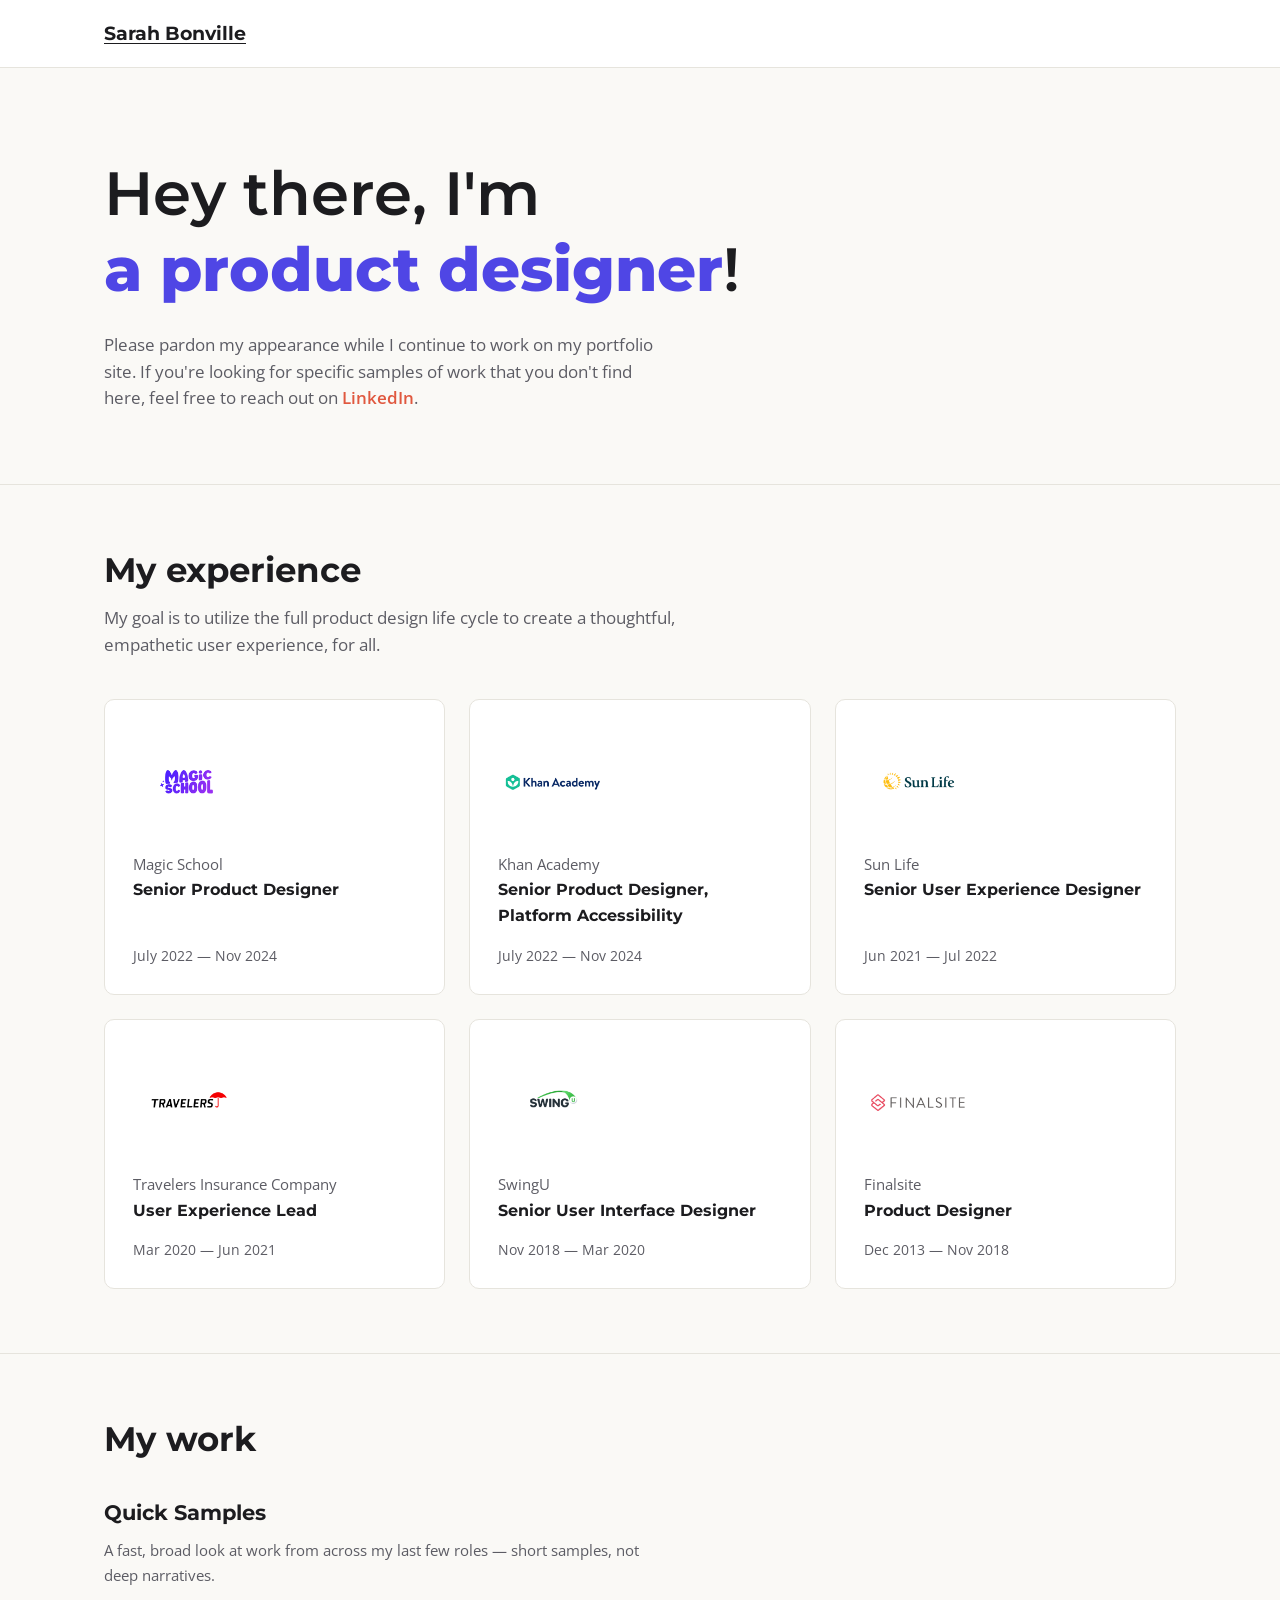
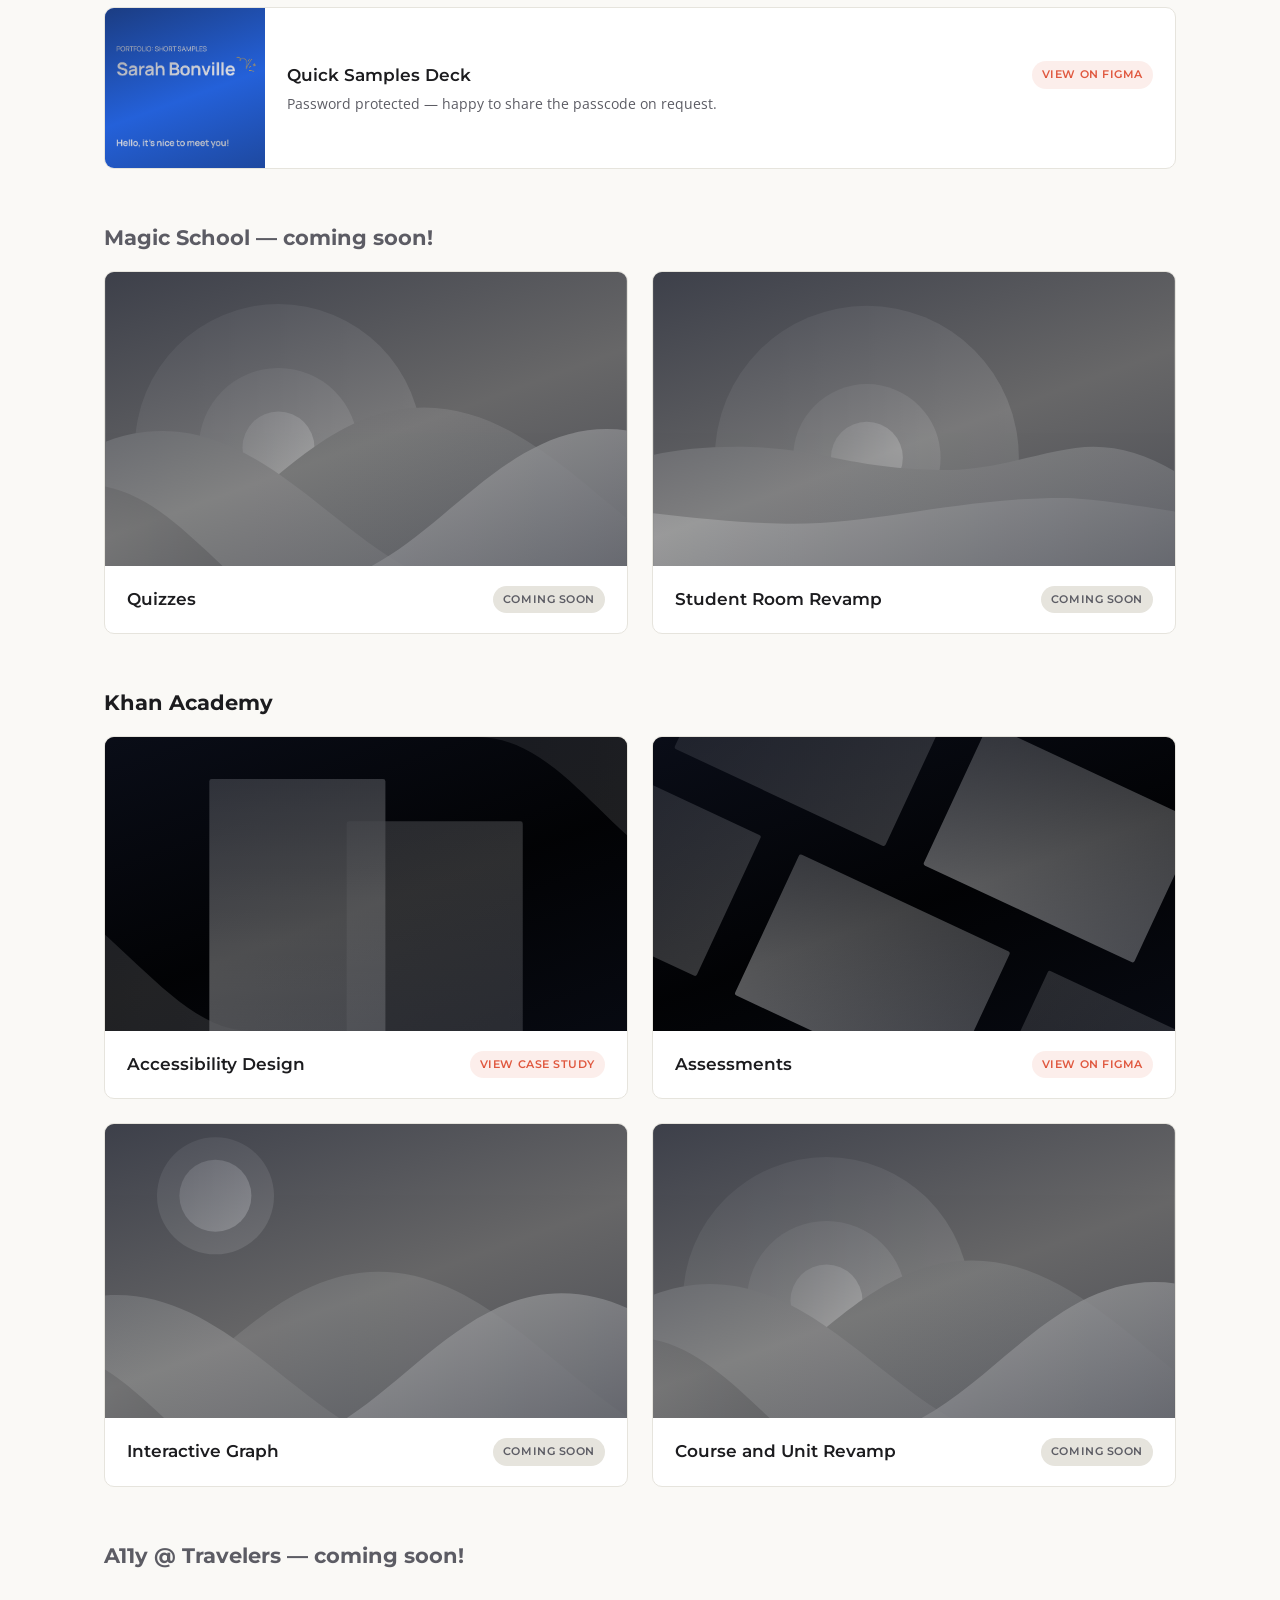
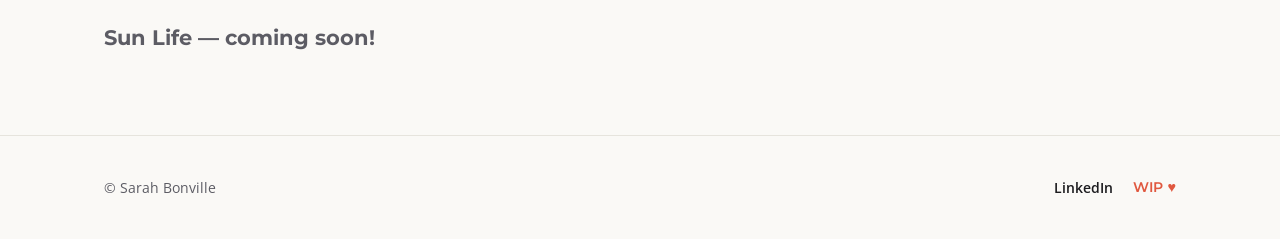
==== index.html @ e20b93d7 "Initial commit: portfolio site Static HTML/CSS portfolio (home page + Khan Academy accessibility cas" ====
<!doctype html>
<html lang="en">
<head>
  <meta charset="UTF-8">
  <meta name="viewport" content="width=device-width, initial-scale=1.0">
  <title>Sarah Bonville — Product &amp; Accessibility Designer</title>
  <meta name="description" content="Sarah Bonville is a product designer and accessibility designer focused on thoughtful, empathetic user experience.">
  <link rel="stylesheet" href="css/styles.css">
</head>
<body>

  <header class="site-header">
    <nav class="site-nav container">
      <a class="site-nav__logo" href="/">Sarah Bonville</a>
    </nav>
  </header>

  <main>
    <section class="hero">
      <div class="container">
        <h1>
          Hey there, I'm<br>
          <span class="role-rotator">
            <span class="role-rotator__visual" aria-hidden="true">a product designer<span class="role-rotator__punct">!</span></span>
            <span class="sr-only">a product designer, an accessibility designer, and a design-thinker!</span>
          </span>
        </h1>
        <p class="hero__subtext">
          Please pardon my appearance while I continue to work on my portfolio site. If you're
          looking for specific samples of work that you don't find here, feel free to reach out
          on <a href="#">LinkedIn</a>.
        </p>
      </div>
    </section>

    <section id="experience">
      <div class="container">
        <div class="section-intro">
          <h2>My experience</h2>
          <p>
            My goal is to utilize the full product design life cycle to create a thoughtful,
            empathetic user experience, for all.
          </p>
        </div>

        <div class="experience-grid">
          <div class="experience-card">
            <div class="experience-card__logo">
              <img src="images/ms-logo.jpg" alt="Magic School logo">
            </div>
            <div>
              <div class="experience-card__company">Magic School</div>
              <div class="experience-card__role">Senior Product Designer</div>
            </div>
            <div class="experience-card__dates">July 2022 — Nov 2024</div>
          </div>

          <div class="experience-card">
            <div class="experience-card__logo">
              <img src="images/KAlogo.png" alt="Khan Academy logo">
            </div>
            <div>
              <div class="experience-card__company">Khan Academy</div>
              <div class="experience-card__role">Senior Product Designer, Platform Accessibility</div>
            </div>
            <div class="experience-card__dates">July 2022 — Nov 2024</div>
          </div>

          <div class="experience-card">
            <div class="experience-card__logo">
              <img src="images/SLlogo.png" alt="Sun Life logo">
            </div>
            <div>
              <div class="experience-card__company">Sun Life</div>
              <div class="experience-card__role">Senior User Experience Designer</div>
            </div>
            <div class="experience-card__dates">Jun 2021 — Jul 2022</div>
          </div>

          <div class="experience-card">
            <div class="experience-card__logo">
              <img src="images/TRlogo.png" alt="Travelers Insurance Company logo">
            </div>
            <div>
              <div class="experience-card__company">Travelers Insurance Company</div>
              <div class="experience-card__role">User Experience Lead</div>
            </div>
            <div class="experience-card__dates">Mar 2020 — Jun 2021</div>
          </div>

          <div class="experience-card">
            <div class="experience-card__logo">
              <img src="images/SUlogo.png" alt="SwingU logo">
            </div>
            <div>
              <div class="experience-card__company">SwingU</div>
              <div class="experience-card__role">Senior User Interface Designer</div>
            </div>
            <div class="experience-card__dates">Nov 2018 — Mar 2020</div>
          </div>

          <div class="experience-card">
            <div class="experience-card__logo">
              <img src="images/FSlogo.png" alt="Finalsite logo">
            </div>
            <div>
              <div class="experience-card__company">Finalsite</div>
              <div class="experience-card__role">Product Designer</div>
            </div>
            <div class="experience-card__dates">Dec 2013 — Nov 2018</div>
          </div>
        </div>
      </div>
    </section>

    <section id="work">
      <div class="container">
        <div class="section-intro">
          <h2>My work</h2>
        </div>

        <div class="work-group">
          <h3 class="work-group__heading">Quick Samples</h3>
          <p class="work-group__intro">
            A fast, broad look at work from across my last few roles — short samples, not
            deep narratives.
          </p>
          <div class="work-grid">
            <a class="work-card work-card--compact" href="https://www.figma.com/deck/fju7ezwpNgr0p0g1zK1BHr" target="_blank" rel="noopener noreferrer">
              <div class="work-card__media">
                <img src="images/quick-samples-cover.png" alt="" role="presentation">
              </div>
              <div class="work-card__content">
                <div class="work-card__body">
                  <span class="work-card__title">Quick Samples Deck</span>
                  <span class="work-card__badge work-card__badge--link">View on Figma</span>
                </div>
                <p class="work-card__note">Password protected — happy to share the passcode on request.</p>
              </div>
            </a>
          </div>
        </div>

        <div class="work-group">
          <h3 class="work-group__heading work-group__heading--soon">Magic School — coming soon!</h3>
          <div class="work-grid">
            <div class="work-card is-soon">
              <div class="work-card__media">
                <img src="images/placeholder 1.svg" alt="" role="presentation">
              </div>
              <div class="work-card__body">
                <span class="work-card__title">Quizzes</span>
                <span class="work-card__badge work-card__badge--soon">Coming soon</span>
              </div>
            </div>
            <div class="work-card is-soon">
              <div class="work-card__media">
                <img src="images/placeholder 2.svg" alt="" role="presentation">
              </div>
              <div class="work-card__body">
                <span class="work-card__title">Student Room Revamp</span>
                <span class="work-card__badge work-card__badge--soon">Coming soon</span>
              </div>
            </div>
          </div>
        </div>

        <div class="work-group">
          <h3 class="work-group__heading">Khan Academy</h3>
          <div class="work-grid">
            <a class="work-card" href="work/accessibility-khan-academy.html">
              <div class="work-card__media">
                <img src="images/portfolio 1 - wide.svg" alt="" role="presentation">
              </div>
              <div class="work-card__body">
                <span class="work-card__title">Accessibility Design</span>
                <span class="work-card__badge work-card__badge--link">View case study</span>
              </div>
            </a>

            <a class="work-card" href="https://www.figma.com/deck/cHHaiDOw9lu7zLMWvVid6f/SB-•-KA-•-AX--Short-" target="_blank" rel="noopener noreferrer">
              <div class="work-card__media">
                <img src="images/portfolio 2 - wide.svg" alt="" role="presentation">
              </div>
              <div class="work-card__body">
                <span class="work-card__title">Assessments</span>
                <span class="work-card__badge work-card__badge--link">View on Figma</span>
              </div>
            </a>

            <div class="work-card is-soon">
              <div class="work-card__media">
                <img src="images/placeholder 3.svg" alt="" role="presentation">
              </div>
              <div class="work-card__body">
                <span class="work-card__title">Interactive Graph</span>
                <span class="work-card__badge work-card__badge--soon">Coming soon</span>
              </div>
            </div>

            <div class="work-card is-soon">
              <div class="work-card__media">
                <img src="images/placeholder 1.svg" alt="" role="presentation">
              </div>
              <div class="work-card__body">
                <span class="work-card__title">Course and Unit Revamp</span>
                <span class="work-card__badge work-card__badge--soon">Coming soon</span>
              </div>
            </div>
          </div>
        </div>

        <div class="work-group">
          <h3 class="work-group__heading work-group__heading--soon">A11y @ Travelers — coming soon!</h3>
        </div>

        <div class="work-group">
          <h3 class="work-group__heading work-group__heading--soon">Sun Life — coming soon!</h3>
        </div>
      </div>
    </section>
  </main>

  <footer class="site-footer">
    <div class="container">
      <span>&copy; Sarah Bonville</span>
      <div class="site-footer__links">
        <a href="#">LinkedIn</a>
        <span class="site-footer__wip">WIP &hearts;</span>
      </div>
    </div>
  </footer>

  <script>
    (function () {
      var visual = document.querySelector('.role-rotator__visual');
      if (!visual) return;

      var roles = [
        { text: 'a product designer', color: 'var(--color-role-1)' },
        { text: 'an accessibility designer', color: 'var(--color-role-2)' },
        { text: 'a design-thinker', color: 'var(--color-role-3)' }
      ];

      visual.style.color = roles[0].color;

      var prefersReducedMotion = window.matchMedia('(prefers-reduced-motion: reduce)').matches;
      if (prefersReducedMotion) return;

      var index = 0;
      setInterval(function () {
        visual.classList.add('is-hidden');
        setTimeout(function () {
          index = (index + 1) % roles.length;
          visual.innerHTML = roles[index].text + '<span class="role-rotator__punct">!</span>';
          visual.style.color = roles[index].color;
          visual.classList.remove('is-hidden');
        }, 350);
      }, 2600);
    })();
  </script>
</body>
</html>
---- css/styles.css ----
/* ==========================================================================
   Sarah Bonville Portfolio — Stylesheet
   ========================================================================== */

@import url('https://fonts.googleapis.com/css2?family=Montserrat:wght@500;600;700;800&family=Open+Sans:wght@400;500;600&display=swap');

:root {
  --color-bg: #faf9f6;
  --color-surface: #ffffff;
  --color-text: #1c1c1f;
  --color-text-muted: #5c5c64;
  --color-border: #e6e4dd;
  --color-accent: #e0583f;
  --color-accent-dark: #c14730;

  --color-role-1: #4f46e5;
  --color-role-2: #9333ea;
  --color-role-3: #c026d3;

  --font-heading: 'Montserrat', Helvetica, Arial, sans-serif;
  --font-body: 'Open Sans', Helvetica, Arial, sans-serif;

  --max-width: 1120px;
  --radius: 10px;
}

/* --- Reset --- */
*,
*::before,
*::after {
  box-sizing: border-box;
}

html {
  -webkit-text-size-adjust: 100%;
}

body {
  margin: 0;
  background: var(--color-bg);
  color: var(--color-text);
  font-family: var(--font-body);
  font-size: 17px;
  line-height: 1.6;
  -webkit-font-smoothing: antialiased;
}

img {
  max-width: 100%;
  display: block;
}

a {
  color: inherit;
  text-decoration: none;
}

ul {
  margin: 0;
  padding: 0;
  list-style: none;
}

h1, h2, h3, h4 {
  font-family: var(--font-heading);
  font-weight: 700;
  line-height: 1.25;
  margin: 0;
}

p {
  margin: 0;
}

.container {
  width: 100%;
  max-width: var(--max-width);
  margin: 0 auto;
  padding: 0 24px;
}

.eyebrow {
  display: block;
  font-family: var(--font-heading);
  font-weight: 600;
  font-size: 13px;
  letter-spacing: 0.08em;
  text-transform: uppercase;
  color: var(--color-accent);
  margin-bottom: 12px;
}

/* --- Nav --- */
.site-header {
  border-bottom: 1px solid var(--color-border);
  background: var(--color-surface);
  position: sticky;
  top: 0;
  z-index: 10;
}

.site-nav {
  display: flex;
  align-items: center;
  justify-content: space-between;
  padding-top: 18px;
  padding-bottom: 18px;
}

.site-nav__logo {
  font-family: var(--font-heading);
  font-weight: 700;
  font-size: 1.2rem;
  color: var(--color-text);
  text-decoration: underline;
  text-underline-offset: 3px;
  transition: color 0.15s ease;
}

.site-nav__logo:hover,
.site-nav__logo:focus-visible {
  color: var(--color-accent);
}

/* --- Hero --- */
.hero {
  padding: 88px 0 72px;
}

.hero h1 {
  font-size: clamp(2.4rem, 6.5vw, 3.8rem);
  font-weight: 600;
  color: var(--color-text);
  max-width: 32ch;
  margin-bottom: 24px;
}

.hero__subtext {
  max-width: 56ch;
  color: var(--color-text-muted);
  font-size: 1.05rem;
}

.hero__subtext a {
  color: var(--color-accent);
  font-weight: 600;
  border-bottom: 1px solid transparent;
  transition: border-color 0.15s ease;
}

.hero__subtext a:hover,
.hero__subtext a:focus-visible {
  border-color: var(--color-accent);
}

.role-rotator {
  display: inline;
}

.role-rotator__visual {
  display: inline-block;
  font-weight: 800;
  transition: opacity 0.35s ease, transform 0.35s ease;
  opacity: 1;
  transform: translateY(0);
}

.role-rotator__visual.is-hidden {
  opacity: 0;
  transform: translateY(6px);
}

.role-rotator__punct {
  font-weight: 600;
  color: var(--color-text);
}

.sr-only {
  position: absolute;
  width: 1px;
  height: 1px;
  padding: 0;
  margin: -1px;
  overflow: hidden;
  clip: rect(0, 0, 0, 0);
  white-space: nowrap;
  border: 0;
}

@media (prefers-reduced-motion: reduce) {
  .role-rotator__visual {
    transition: none;
  }
}

/* --- Section shared --- */
section {
  padding: 64px 0;
}

section + section {
  border-top: 1px solid var(--color-border);
}

.section-intro {
  max-width: 62ch;
  margin-bottom: 40px;
}

.section-intro h2 {
  font-size: clamp(1.6rem, 3vw, 2.1rem);
  margin-bottom: 14px;
}

.section-intro p {
  color: var(--color-text-muted);
  font-size: 1.05rem;
}

/* --- Experience grid --- */
.experience-grid {
  display: grid;
  grid-template-columns: repeat(3, 1fr);
  gap: 24px;
}

.experience-card {
  background: var(--color-surface);
  border: 1px solid var(--color-border);
  border-radius: var(--radius);
  padding: 28px;
  display: flex;
  flex-direction: column;
  gap: 16px;
}

.experience-card__logo {
  width: 108px;
  height: 108px;
  border-radius: 8px;
  overflow: hidden;
}

.experience-card__logo img {
  width: 100%;
  height: 100%;
  object-fit: cover;
}

.experience-card__role {
  font-family: var(--font-heading);
  font-weight: 700;
  font-size: 1.02rem;
}

.experience-card__company {
  color: var(--color-text-muted);
  font-size: 0.95rem;
}

.experience-card__dates {
  color: var(--color-text-muted);
  font-size: 0.85rem;
  margin-top: auto;
}

/* --- Work section --- */
.work-group {
  margin-bottom: 56px;
}

.work-group:last-child {
  margin-bottom: 0;
}

.work-group__heading {
  font-size: 1.3rem;
  margin-bottom: 20px;
}

.work-group__heading--soon {
  color: var(--color-text-muted);
}

.work-group__intro {
  color: var(--color-text-muted);
  font-size: 0.95rem;
  max-width: 60ch;
  margin: -8px 0 20px;
}

.work-grid {
  display: grid;
  grid-template-columns: repeat(2, 1fr);
  gap: 24px;
}

.work-card {
  display: block;
  background: var(--color-surface);
  border: 1px solid var(--color-border);
  border-radius: var(--radius);
  overflow: hidden;
  transition: transform 0.15s ease, box-shadow 0.15s ease;
}

a.work-card:hover,
a.work-card:focus-visible {
  transform: translateY(-3px);
  box-shadow: 0 12px 24px -14px rgba(28, 28, 31, 0.25);
}

.work-card--compact {
  grid-column: 1 / -1;
  display: flex;
  align-items: stretch;
}

.work-card--compact .work-card__media {
  width: 160px;
  aspect-ratio: 1 / 1;
  flex-shrink: 0;
}

.work-card--compact .work-card__content {
  display: flex;
  flex-direction: column;
  justify-content: center;
  min-width: 0;
  flex: 1;
}

.work-card--compact .work-card__body {
  padding: 18px 22px 4px;
}

.work-card--compact .work-card__note {
  padding: 0 22px 18px;
}

@media (max-width: 600px) {
  .work-card--compact {
    flex-direction: column;
  }

  .work-card--compact .work-card__media {
    width: 100%;
    aspect-ratio: 16 / 9;
  }
}

.work-card__media {
  aspect-ratio: 16 / 9;
  overflow: hidden;
  background: var(--color-bg);
  position: relative;
}

.work-card__media::after {
  content: '';
  position: absolute;
  inset: 0;
  background: linear-gradient(160deg, rgba(18, 24, 43, 0.55) 0%, rgba(18, 24, 43, 0.1) 55%, rgba(18, 24, 43, 0.4) 100%);
  pointer-events: none;
}

.work-card__media img {
  width: 100%;
  height: 100%;
  object-fit: cover;
}

.work-card.is-soon .work-card__media img {
  opacity: 0.55;
}

.work-card__body {
  padding: 20px 22px;
  display: flex;
  align-items: center;
  justify-content: space-between;
  gap: 12px;
}

.work-card__title {
  font-family: var(--font-heading);
  font-weight: 600;
  font-size: 1.05rem;
}

.work-card__badge {
  flex-shrink: 0;
  font-family: var(--font-heading);
  font-weight: 600;
  font-size: 11px;
  letter-spacing: 0.05em;
  text-transform: uppercase;
  padding: 5px 10px;
  border-radius: 100px;
}

.work-card__badge--link {
  color: var(--color-accent);
  background: rgba(224, 88, 63, 0.1);
}

.work-card__badge--soon {
  color: var(--color-text-muted);
  background: var(--color-border);
}

.work-card__note {
  margin: 0;
  padding: 0 22px 20px;
  color: var(--color-text-muted);
  font-size: 0.85rem;
}

/* --- Footer --- */
.site-footer {
  border-top: 1px solid var(--color-border);
  padding: 40px 0;
}

.site-footer .container {
  display: flex;
  flex-wrap: wrap;
  align-items: center;
  justify-content: space-between;
  gap: 12px;
  color: var(--color-text-muted);
  font-size: 0.9rem;
}

.site-footer__links {
  display: flex;
  align-items: center;
  gap: 20px;
}

.site-footer a {
  color: var(--color-text);
  font-weight: 600;
  transition: color 0.15s ease;
}

.site-footer a:hover,
.site-footer a:focus-visible {
  color: var(--color-accent);
}

.site-footer__wip {
  font-family: var(--font-heading);
  font-weight: 600;
  color: var(--color-accent);
}

/* ==========================================================================
   Case study page
   ========================================================================== */

.case-hero {
  padding: 72px 0 56px;
}

.case-hero h1 {
  font-size: clamp(2.4rem, 6vw, 3.6rem);
  margin-bottom: 8px;
}

.case-hero__subhead {
  font-family: var(--font-heading);
  font-weight: 600;
  font-size: clamp(1.1rem, 2.4vw, 1.4rem);
  color: var(--color-text-muted);
}

.overview-grid {
  display: grid;
  grid-template-columns: repeat(2, 1fr);
  gap: 48px;
}

.overview-grid p {
  color: var(--color-text-muted);
}

.overview-grid ul {
  margin-top: 16px;
  display: flex;
  flex-direction: column;
  gap: 12px;
}

.overview-grid li {
  color: var(--color-text-muted);
  padding-left: 22px;
  position: relative;
}

.overview-grid li::before {
  content: '';
  position: absolute;
  left: 0;
  top: 0.6em;
  width: 6px;
  height: 6px;
  border-radius: 50%;
  background: var(--color-accent);
}

.full-width-image {
  border-top: 1px solid var(--color-border);
  background-color: #12182b;
  padding: 48px 0;
}

.full-width-image img {
  width: 100%;
  height: auto;
  display: block;
  margin: 0 auto;
}

.annotations-intro {
  max-width: 68ch;
  margin-bottom: 48px;
}

.annotations-intro h2 {
  font-size: clamp(1.6rem, 3vw, 2.1rem);
  margin-bottom: 14px;
}

.annotations-intro p {
  color: var(--color-text-muted);
  font-size: 1.05rem;
  margin-top: 10px;
}

.annotation-block {
  margin-bottom: 48px;
}

.annotation-block:last-child {
  margin-bottom: 0;
}

.annotation-block h3 {
  font-size: 1.15rem;
  margin-bottom: 16px;
}

.annotation-block img {
  border: 1px solid var(--color-border);
  border-radius: var(--radius);
}

/* ==========================================================================
   Responsive
   ========================================================================== */

@media (max-width: 900px) {
  .experience-grid {
    grid-template-columns: repeat(2, 1fr);
  }

  .work-grid {
    grid-template-columns: 1fr;
  }

  .overview-grid {
    grid-template-columns: 1fr;
    gap: 32px;
  }
}

@media (max-width: 600px) {
  body {
    font-size: 16px;
  }

  .hero {
    padding: 56px 0 48px;
  }

  section {
    padding: 48px 0;
  }

  .experience-grid {
    grid-template-columns: 1fr;
  }

  .site-nav__links {
    gap: 20px;
  }

  .site-footer .container {
    flex-direction: column;
    align-items: flex-start;
  }
}
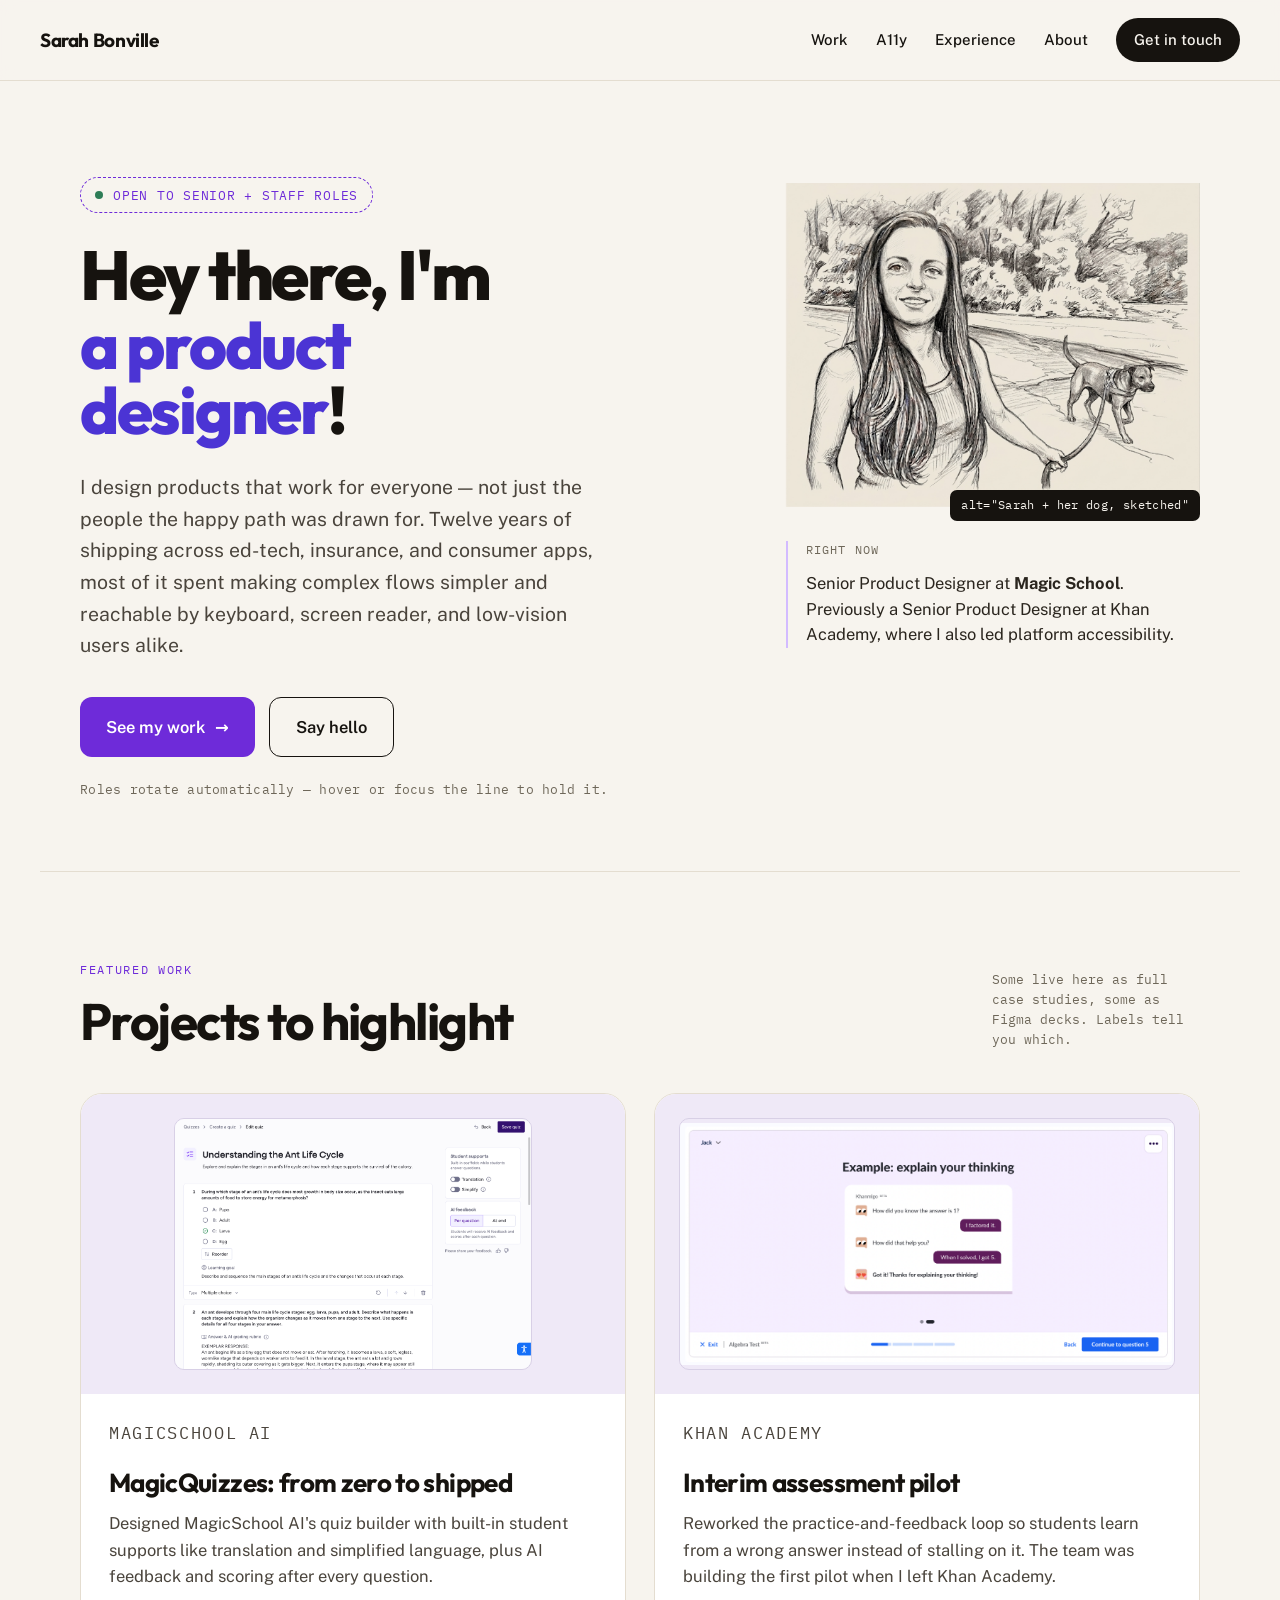
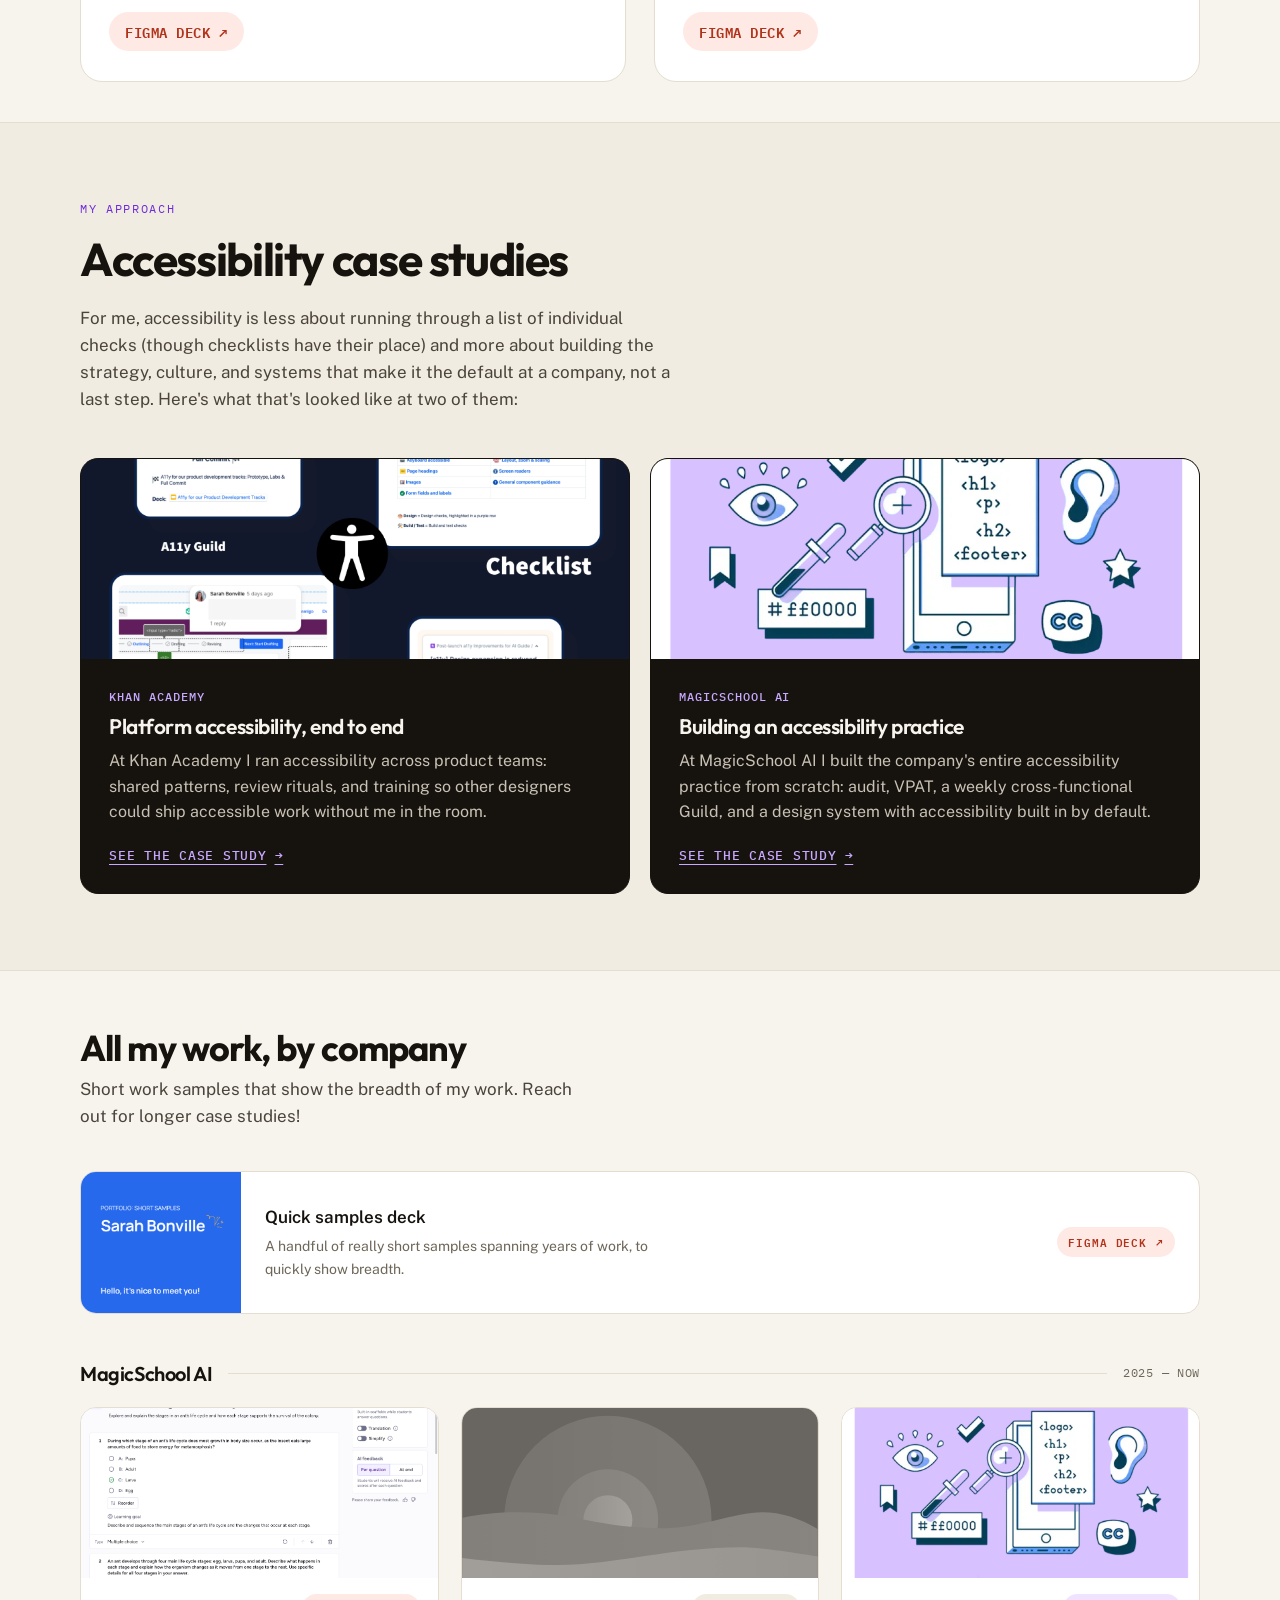
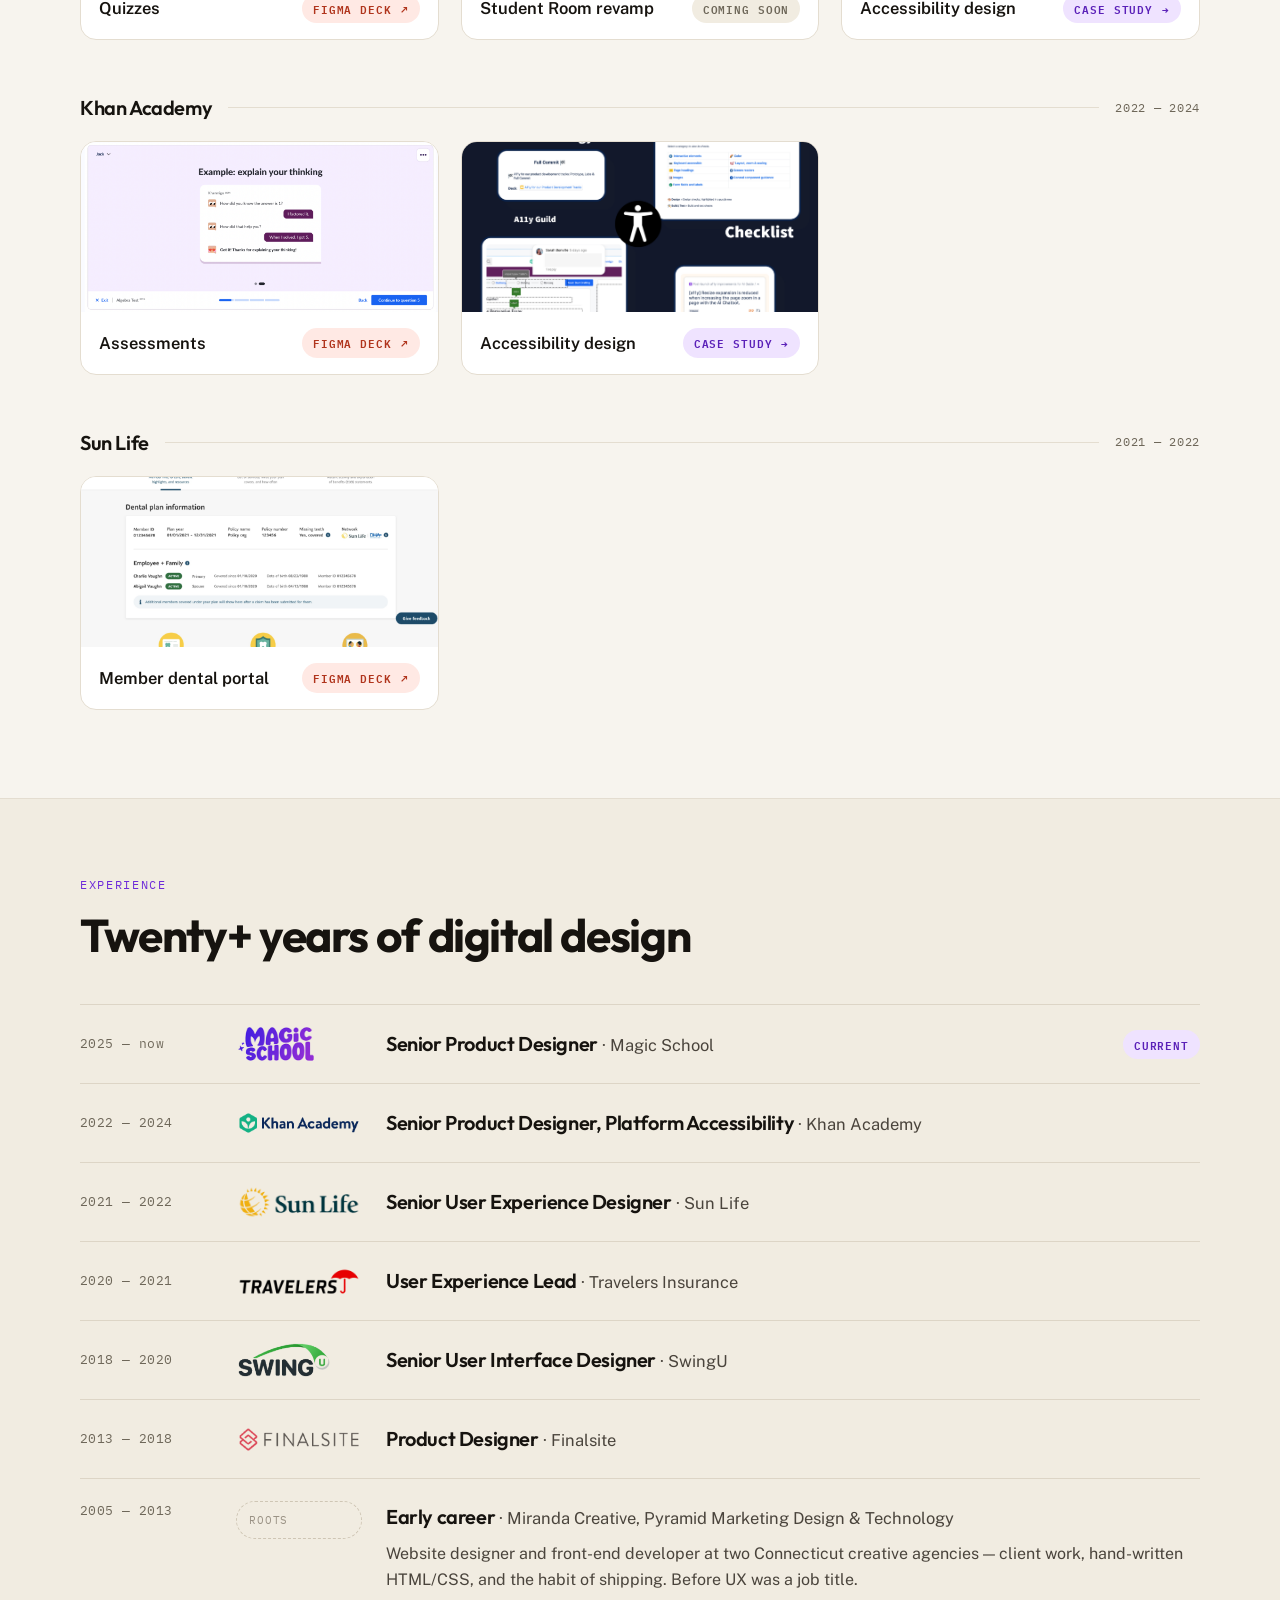
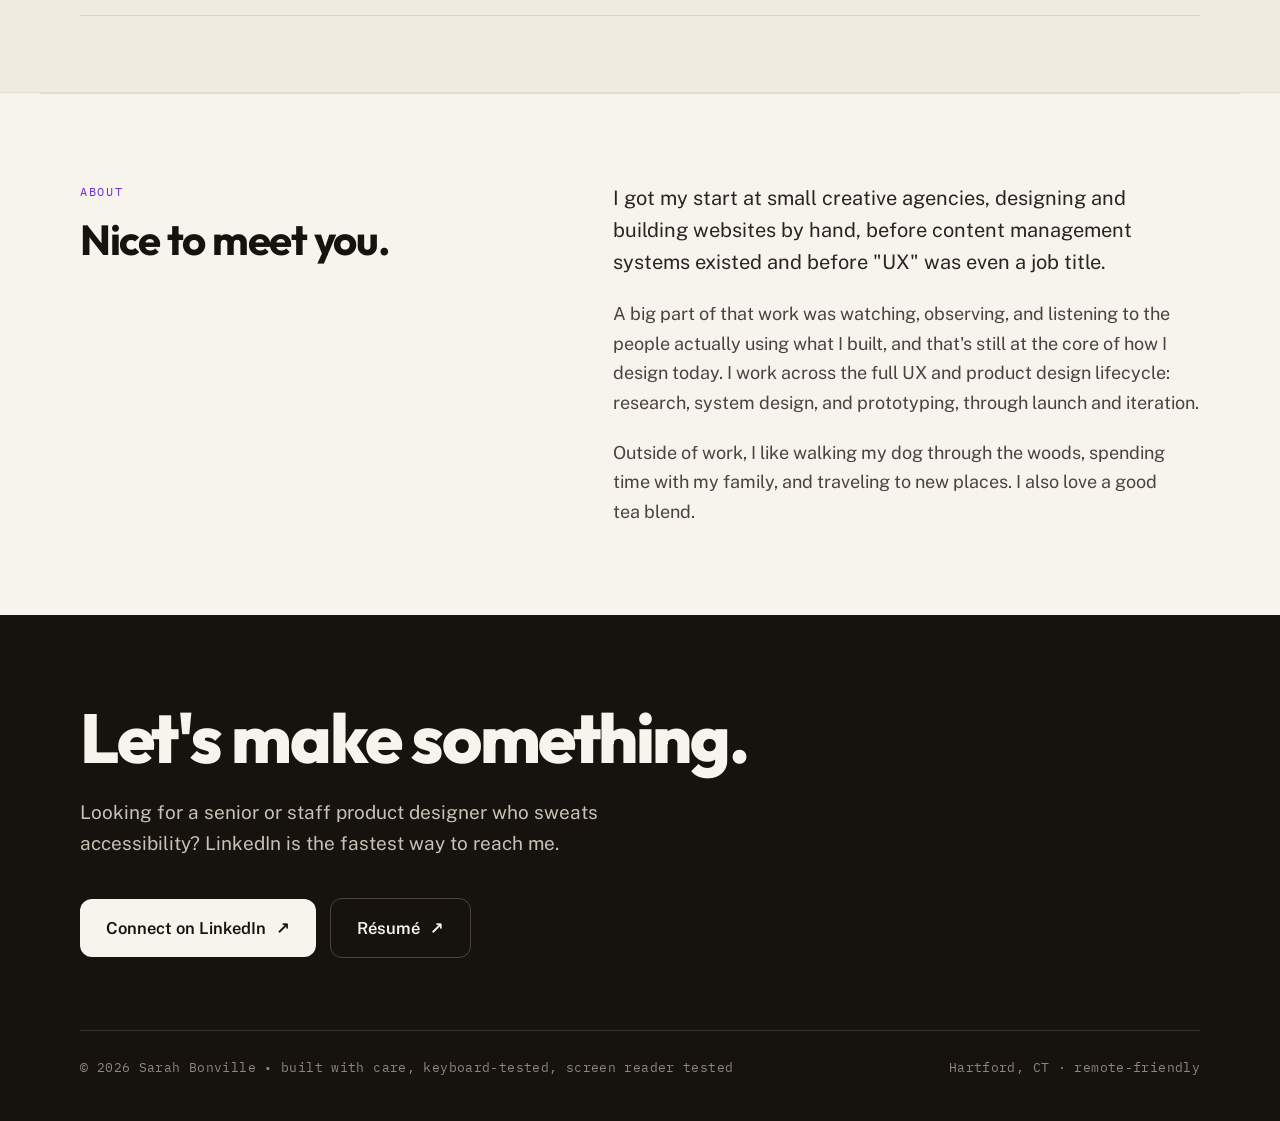
==== commit b075de93: "Redesign site with new visual system and MagicSchool case study - Full redesign: new color/type syst" ====
--- a/index.html
+++ b/index.html
@@ -5,258 +5,368 @@
   <meta name="viewport" content="width=device-width, initial-scale=1.0">
   <title>Sarah Bonville — Product &amp; Accessibility Designer</title>
   <meta name="description" content="Sarah Bonville is a product designer and accessibility designer focused on thoughtful, empathetic user experience.">
+  <link rel="icon" href="images/favicon.svg" type="image/svg+xml">
+  <link rel="icon" href="favicon.ico" sizes="any">
+  <link rel="apple-touch-icon" href="images/apple-touch-icon.png">
   <link rel="stylesheet" href="css/styles.css">
 </head>
 <body>
 
+  <a href="#main-content" class="skip-link">Skip to main content</a>
+
   <header class="site-header">
-    <nav class="site-nav container">
+    <nav class="site-nav">
       <a class="site-nav__logo" href="/">Sarah Bonville</a>
+      <div class="site-nav__links">
+        <a href="#work">Work</a>
+        <a href="#approach">A11y</a>
+        <a href="#experience">Experience</a>
+        <a href="#about">About</a>
+        <a href="#contact" class="site-nav__cta">Get in touch</a>
+      </div>
     </nav>
   </header>
 
-  <main>
-    <section class="hero">
-      <div class="container">
-        <h1>
-          Hey there, I'm<br>
-          <span class="role-rotator">
-            <span class="role-rotator__visual" aria-hidden="true">a product designer<span class="role-rotator__punct">!</span></span>
-            <span class="sr-only">a product designer, an accessibility designer, and a design-thinker!</span>
+  <main id="main-content" tabindex="-1">
+    <section id="top" class="hero">
+      <div>
+        <div class="hero__chip">
+          <span class="hero__chip-dot"></span>Open to senior + staff roles
+        </div>
+        <h1>Hey there, I'm</h1>
+        <div class="role-rotator" id="role-rotator" tabindex="0" aria-live="polite">
+          <span class="role-rotator__inner is-anim-a" id="role-rotator-inner">
+            <span class="role-rotator__line" id="role-line-1">a product</span>
+            <span class="role-rotator__line" id="role-line-2">designer<span class="role-rotator__punct">!</span></span>
           </span>
-        </h1>
-        <p class="hero__subtext">
-          Please pardon my appearance while I continue to work on my portfolio site. If you're
-          looking for specific samples of work that you don't find here, feel free to reach out
-          on <a href="#">LinkedIn</a>.
-        </p>
-      </div>
-    </section>
-
-    <section id="experience">
-      <div class="container">
-        <div class="section-intro">
-          <h2>My experience</h2>
-          <p>
-            My goal is to utilize the full product design life cycle to create a thoughtful,
-            empathetic user experience, for all.
-          </p>
-        </div>
-
-        <div class="experience-grid">
-          <div class="experience-card">
-            <div class="experience-card__logo">
-              <img src="images/ms-logo.jpg" alt="Magic School logo">
-            </div>
-            <div>
-              <div class="experience-card__company">Magic School</div>
-              <div class="experience-card__role">Senior Product Designer</div>
-            </div>
-            <div class="experience-card__dates">July 2022 — Nov 2024</div>
-          </div>
-
-          <div class="experience-card">
-            <div class="experience-card__logo">
-              <img src="images/KAlogo.png" alt="Khan Academy logo">
-            </div>
-            <div>
-              <div class="experience-card__company">Khan Academy</div>
-              <div class="experience-card__role">Senior Product Designer, Platform Accessibility</div>
-            </div>
-            <div class="experience-card__dates">July 2022 — Nov 2024</div>
-          </div>
-
-          <div class="experience-card">
-            <div class="experience-card__logo">
-              <img src="images/SLlogo.png" alt="Sun Life logo">
-            </div>
-            <div>
-              <div class="experience-card__company">Sun Life</div>
-              <div class="experience-card__role">Senior User Experience Designer</div>
-            </div>
-            <div class="experience-card__dates">Jun 2021 — Jul 2022</div>
-          </div>
-
-          <div class="experience-card">
-            <div class="experience-card__logo">
-              <img src="images/TRlogo.png" alt="Travelers Insurance Company logo">
-            </div>
-            <div>
-              <div class="experience-card__company">Travelers Insurance Company</div>
-              <div class="experience-card__role">User Experience Lead</div>
-            </div>
-            <div class="experience-card__dates">Mar 2020 — Jun 2021</div>
-          </div>
-
-          <div class="experience-card">
-            <div class="experience-card__logo">
-              <img src="images/SUlogo.png" alt="SwingU logo">
-            </div>
-            <div>
-              <div class="experience-card__company">SwingU</div>
-              <div class="experience-card__role">Senior User Interface Designer</div>
-            </div>
-            <div class="experience-card__dates">Nov 2018 — Mar 2020</div>
-          </div>
-
-          <div class="experience-card">
-            <div class="experience-card__logo">
-              <img src="images/FSlogo.png" alt="Finalsite logo">
-            </div>
-            <div>
-              <div class="experience-card__company">Finalsite</div>
-              <div class="experience-card__role">Product Designer</div>
-            </div>
-            <div class="experience-card__dates">Dec 2013 — Nov 2018</div>
-          </div>
-        </div>
-      </div>
-    </section>
-
-    <section id="work">
-      <div class="container">
-        <div class="section-intro">
-          <h2>My work</h2>
-        </div>
-
-        <div class="work-group">
-          <h3 class="work-group__heading">Quick Samples</h3>
-          <p class="work-group__intro">
-            A fast, broad look at work from across my last few roles — short samples, not
-            deep narratives.
-          </p>
-          <div class="work-grid">
-            <a class="work-card work-card--compact" href="https://www.figma.com/deck/fju7ezwpNgr0p0g1zK1BHr" target="_blank" rel="noopener noreferrer">
-              <div class="work-card__media">
-                <img src="images/quick-samples-cover.png" alt="" role="presentation">
-              </div>
-              <div class="work-card__content">
-                <div class="work-card__body">
-                  <span class="work-card__title">Quick Samples Deck</span>
-                  <span class="work-card__badge work-card__badge--link">View on Figma</span>
-                </div>
-                <p class="work-card__note">Password protected — happy to share the passcode on request.</p>
-              </div>
-            </a>
-          </div>
-        </div>
-
-        <div class="work-group">
-          <h3 class="work-group__heading work-group__heading--soon">Magic School — coming soon!</h3>
-          <div class="work-grid">
-            <div class="work-card is-soon">
-              <div class="work-card__media">
-                <img src="images/placeholder 1.svg" alt="" role="presentation">
-              </div>
-              <div class="work-card__body">
-                <span class="work-card__title">Quizzes</span>
-                <span class="work-card__badge work-card__badge--soon">Coming soon</span>
-              </div>
-            </div>
-            <div class="work-card is-soon">
-              <div class="work-card__media">
-                <img src="images/placeholder 2.svg" alt="" role="presentation">
-              </div>
-              <div class="work-card__body">
-                <span class="work-card__title">Student Room Revamp</span>
-                <span class="work-card__badge work-card__badge--soon">Coming soon</span>
-              </div>
-            </div>
-          </div>
-        </div>
-
-        <div class="work-group">
-          <h3 class="work-group__heading">Khan Academy</h3>
-          <div class="work-grid">
-            <a class="work-card" href="work/accessibility-khan-academy.html">
-              <div class="work-card__media">
-                <img src="images/portfolio 1 - wide.svg" alt="" role="presentation">
-              </div>
-              <div class="work-card__body">
-                <span class="work-card__title">Accessibility Design</span>
-                <span class="work-card__badge work-card__badge--link">View case study</span>
-              </div>
-            </a>
-
-            <a class="work-card" href="https://www.figma.com/deck/cHHaiDOw9lu7zLMWvVid6f/SB-•-KA-•-AX--Short-" target="_blank" rel="noopener noreferrer">
-              <div class="work-card__media">
-                <img src="images/portfolio 2 - wide.svg" alt="" role="presentation">
-              </div>
-              <div class="work-card__body">
-                <span class="work-card__title">Assessments</span>
-                <span class="work-card__badge work-card__badge--link">View on Figma</span>
-              </div>
-            </a>
-
-            <div class="work-card is-soon">
-              <div class="work-card__media">
-                <img src="images/placeholder 3.svg" alt="" role="presentation">
-              </div>
-              <div class="work-card__body">
-                <span class="work-card__title">Interactive Graph</span>
-                <span class="work-card__badge work-card__badge--soon">Coming soon</span>
-              </div>
-            </div>
-
-            <div class="work-card is-soon">
-              <div class="work-card__media">
-                <img src="images/placeholder 1.svg" alt="" role="presentation">
-              </div>
-              <div class="work-card__body">
-                <span class="work-card__title">Course and Unit Revamp</span>
-                <span class="work-card__badge work-card__badge--soon">Coming soon</span>
-              </div>
-            </div>
-          </div>
-        </div>
-
-        <div class="work-group">
-          <h3 class="work-group__heading work-group__heading--soon">A11y @ Travelers — coming soon!</h3>
-        </div>
-
-        <div class="work-group">
-          <h3 class="work-group__heading work-group__heading--soon">Sun Life — coming soon!</h3>
-        </div>
+        </div>
+        <p class="hero__intro">I design products that work for everyone — not just the people the happy path was drawn for. Twelve years of shipping across ed-tech, insurance, and consumer apps, most of it spent making complex flows simpler and reachable by keyboard, screen reader, and low-vision users alike.</p>
+        <div class="hero__buttons">
+          <a href="#work" class="btn btn--primary">See my work <span aria-hidden="true">→</span></a>
+          <a href="#contact" class="btn btn--secondary">Say hello</a>
+        </div>
+        <p class="hero__footnote">Roles rotate automatically — hover or focus the line to hold it.</p>
+      </div>
+
+      <div class="hero__media">
+        <div class="hero__portrait">
+          <img src="images/sarah-river-3.jpeg" alt="Pencil sketch of Sarah walking her dog along a riverbank">
+          <div class="hero__portrait-tag">alt="Sarah + her dog, sketched"</div>
+        </div>
+        <div class="hero__now">
+          <p class="hero__now-label">Right now</p>
+          <p>Senior Product Designer at <strong>Magic School</strong>. Previously a Senior Product Designer at Khan Academy, where I also led platform accessibility.</p>
+        </div>
+      </div>
+    </section>
+
+    <section id="work" class="featured">
+      <div class="featured__header">
+        <div>
+          <span class="eyebrow">Featured work</span>
+          <h2>Projects to highlight</h2>
+        </div>
+        <p class="featured__note">Some live here as full case studies, some as Figma decks. Labels tell you which.</p>
+      </div>
+
+      <div class="featured-grid">
+        <a href="https://www.figma.com/deck/AYJGJWhPne3gmrBfelLj2N" target="_blank" rel="noopener noreferrer" class="featured-card">
+          <div class="featured-card__media featured-card__media--lavender">
+            <img src="images/quizzes-magicschool-cover.png" alt="MagicSchool AI quiz editor showing a multiple-choice question about the ant life cycle, with student support toggles for translation and simplification, and AI feedback settings">
+          </div>
+          <div class="featured-card__body">
+            <p class="featured-card__eyebrow">MagicSchool AI</p>
+            <h3>MagicQuizzes: from zero to shipped</h3>
+            <p>Designed MagicSchool AI's quiz builder with built-in student supports like translation and simplified language, plus AI feedback and scoring after every question.</p>
+            <span class="pill pill--coral">Figma deck <span aria-hidden="true">↗</span></span>
+          </div>
+        </a>
+
+        <a href="https://www.figma.com/deck/cHHaiDOw9lu7zLMWvVid6f/SB-•-KA-•-AX--Short-" target="_blank" rel="noopener noreferrer" class="featured-card">
+          <div class="featured-card__media featured-card__media--lavender">
+            <img src="images/feat-assessments.png" alt="Khan Academy assessment screen where Khanmigo asks a student to explain their thinking">
+          </div>
+          <div class="featured-card__body">
+            <p class="featured-card__eyebrow">Khan Academy</p>
+            <h3>Interim assessment pilot</h3>
+            <p>Reworked the practice-and-feedback loop so students learn from a wrong answer instead of stalling on it. The team was building the first pilot when I left Khan Academy.</p>
+            <span class="pill pill--coral">Figma deck <span aria-hidden="true">↗</span></span>
+          </div>
+        </a>
+      </div>
+    </section>
+
+    <section id="approach" class="section-band">
+      <div class="section-band__inner">
+        <span class="eyebrow">My approach</span>
+        <h2 class="section-heading">Accessibility case studies</h2>
+        <p class="section-band__intro">For me, accessibility is less about running through a list of individual checks (though checklists have their place) and more about building the strategy, culture, and systems that make it the default at a company, not a last step. Here's what that's looked like at two of them:</p>
+
+        <div class="approach-grid">
+          <a href="work/accessibility-khan-academy.html" class="approach-card approach-card--dark">
+            <div class="approach-card--dark__media">
+              <img src="images/feat-a11y.png" alt="">
+            </div>
+            <div class="approach-card--dark__body">
+              <span class="approach-card--dark__company">Khan Academy</span>
+              <h3>Platform accessibility, end to end</h3>
+              <p>At Khan Academy I ran accessibility across product teams: shared patterns, review rituals, and training so other designers could ship accessible work without me in the room.</p>
+              <span class="approach-card--dark__link">See the case study <span aria-hidden="true">→</span></span>
+            </div>
+          </a>
+
+          <a href="work/accessibility-magicschool.html" class="approach-card approach-card--dark">
+            <div class="approach-card--dark__media">
+              <img src="images/a11y-cover.png" alt="">
+            </div>
+            <div class="approach-card--dark__body">
+              <span class="approach-card--dark__company">MagicSchool AI</span>
+              <h3>Building an accessibility practice</h3>
+              <p>At MagicSchool AI I built the company's entire accessibility practice from scratch: audit, VPAT, a weekly cross-functional Guild, and a design system with accessibility built in by default.</p>
+              <span class="approach-card--dark__link">See the case study <span aria-hidden="true">→</span></span>
+            </div>
+          </a>
+        </div>
+      </div>
+    </section>
+
+    <section class="company-work">
+      <h2>All my work, by company</h2>
+      <p class="company-work__intro">Short work samples that show the breadth of my work. Reach out for longer case studies!</p>
+
+      <a href="https://www.figma.com/deck/fju7ezwpNgr0p0g1zK1BHr" target="_blank" rel="noopener noreferrer" class="quick-samples-card">
+        <div class="quick-samples-card__media">
+          <img src="images/quick-samples-cover.png" alt="">
+        </div>
+        <div class="quick-samples-card__body">
+          <div>
+            <span class="quick-samples-card__title">Quick samples deck</span>
+            <p class="quick-samples-card__desc">A handful of really short samples spanning years of work, to quickly show breadth.</p>
+          </div>
+          <span class="pill pill--coral pill--small">Figma deck <span aria-hidden="true">↗</span></span>
+        </div>
+      </a>
+
+      <div class="company-group__heading">
+        <h3>MagicSchool AI</h3>
+        <span class="company-group__rule"></span>
+        <span class="company-group__dates">2025 — now</span>
+      </div>
+      <div class="company-grid">
+        <a href="https://www.figma.com/deck/AYJGJWhPne3gmrBfelLj2N" target="_blank" rel="noopener noreferrer" class="company-card">
+          <div class="company-card__media">
+            <img src="images/quizzes-magicschool-cover.png" alt="">
+          </div>
+          <div class="company-card__footer">
+            <span class="company-card__title">Quizzes</span>
+            <span class="pill pill--coral pill--small">Figma deck <span aria-hidden="true">↗</span></span>
+          </div>
+        </a>
+        <div class="company-card is-soon">
+          <div class="company-card__media">
+            <img src="images/placeholder 2.svg" alt="" role="presentation">
+          </div>
+          <div class="company-card__footer">
+            <span class="company-card__title">Student Room revamp</span>
+            <span class="pill pill--soon">Coming soon</span>
+          </div>
+        </div>
+        <a href="work/accessibility-magicschool.html" class="company-card">
+          <div class="company-card__media">
+            <img src="images/a11y-cover.png" alt="">
+          </div>
+          <div class="company-card__footer">
+            <span class="company-card__title">Accessibility design</span>
+            <span class="pill pill--purple pill--small">Case study <span aria-hidden="true">→</span></span>
+          </div>
+        </a>
+      </div>
+
+      <div class="company-group__heading">
+        <h3>Khan Academy</h3>
+        <span class="company-group__rule"></span>
+        <span class="company-group__dates">2022 — 2024</span>
+      </div>
+      <div class="company-grid">
+        <a href="https://www.figma.com/deck/cHHaiDOw9lu7zLMWvVid6f/SB-•-KA-•-AX--Short-" target="_blank" rel="noopener noreferrer" class="company-card">
+          <div class="company-card__media">
+            <img src="images/feat-assessments.png" alt="">
+          </div>
+          <div class="company-card__footer">
+            <span class="company-card__title">Assessments</span>
+            <span class="pill pill--coral pill--small">Figma deck <span aria-hidden="true">↗</span></span>
+          </div>
+        </a>
+        <a href="work/accessibility-khan-academy.html" class="company-card">
+          <div class="company-card__media">
+            <img src="images/feat-a11y.png" alt="">
+          </div>
+          <div class="company-card__footer">
+            <span class="company-card__title">Accessibility design</span>
+            <span class="pill pill--purple pill--small">Case study <span aria-hidden="true">→</span></span>
+          </div>
+        </a>
+      </div>
+
+      <div class="company-group__heading">
+        <h3>Sun Life</h3>
+        <span class="company-group__rule"></span>
+        <span class="company-group__dates">2021 — 2022</span>
+      </div>
+      <div class="company-grid">
+        <a href="https://www.figma.com/deck/uOc9vZQoz2xnYfngGE8Quu" target="_blank" rel="noopener noreferrer" class="company-card">
+          <div class="company-card__media">
+            <img src="images/sunlife-claims-cover.png" alt="">
+          </div>
+          <div class="company-card__footer">
+            <span class="company-card__title">Member dental portal</span>
+            <span class="pill pill--coral pill--small">Figma deck <span aria-hidden="true">↗</span></span>
+          </div>
+        </a>
+      </div>
+    </section>
+
+    <section id="experience" class="section-band">
+      <div class="section-band__inner">
+        <span class="eyebrow">Experience</span>
+        <h2 class="section-heading" style="margin-bottom: 44px; max-width: none;">Twenty+ years of digital design</h2>
+
+        <ol class="timeline-list">
+          <li>
+            <div class="timeline-row">
+              <span class="timeline-date">2025 — now</span>
+              <img class="timeline-logo" src="images/trim-magicschool.png" alt="Magic School logo">
+              <span class="timeline-role"><strong>Senior Product Designer</strong><span> · Magic School</span></span>
+              <span class="pill pill--purple pill--small">Current</span>
+            </div>
+          </li>
+          <li>
+            <div class="timeline-row">
+              <span class="timeline-date">2022 — 2024</span>
+              <img class="timeline-logo" src="images/trim-khan.png" alt="Khan Academy logo">
+              <span class="timeline-role"><strong>Senior Product Designer, Platform Accessibility</strong><span> · Khan Academy</span></span>
+              <span></span>
+            </div>
+          </li>
+          <li>
+            <div class="timeline-row">
+              <span class="timeline-date">2021 — 2022</span>
+              <img class="timeline-logo" src="images/trim-sunlife.png" alt="Sun Life logo">
+              <span class="timeline-role"><strong>Senior User Experience Designer</strong><span> · Sun Life</span></span>
+              <span></span>
+            </div>
+          </li>
+          <li>
+            <div class="timeline-row">
+              <span class="timeline-date">2020 — 2021</span>
+              <img class="timeline-logo" src="images/trim-travelers.png" alt="Travelers Insurance logo">
+              <span class="timeline-role"><strong>User Experience Lead</strong><span> · Travelers Insurance</span></span>
+              <span></span>
+            </div>
+          </li>
+          <li>
+            <div class="timeline-row">
+              <span class="timeline-date">2018 — 2020</span>
+              <img class="timeline-logo" src="images/trim-swingu.png" alt="SwingU logo">
+              <span class="timeline-role"><strong>Senior User Interface Designer</strong><span> · SwingU</span></span>
+              <span></span>
+            </div>
+          </li>
+          <li>
+            <div class="timeline-row">
+              <span class="timeline-date">2013 — 2018</span>
+              <img class="timeline-logo" src="images/trim-finalsite.png" alt="Finalsite logo">
+              <span class="timeline-role"><strong>Product Designer</strong><span> · Finalsite</span></span>
+              <span></span>
+            </div>
+          </li>
+          <li>
+            <div class="timeline-row timeline-row--roots">
+              <span class="timeline-date">2005 — 2013</span>
+              <span class="timeline-roots-pill">ROOTS</span>
+              <span>
+                <strong style="font-family: var(--font-display); font-weight: 600; font-size: 20px; letter-spacing: -0.02em;">Early career</strong><span style="color: var(--color-body); font-size: 16.5px;"> · Miranda Creative, Pyramid Marketing Design &amp; Technology</span>
+                <span class="timeline-roots-body">Website designer and front-end developer at two Connecticut creative agencies — client work, hand-written HTML/CSS, and the habit of shipping. Before UX was a job title.</span>
+              </span>
+            </div>
+          </li>
+        </ol>
+      </div>
+    </section>
+
+    <section id="about" class="about">
+      <div>
+        <span class="eyebrow">About</span>
+        <h2>Nice to meet you.</h2>
+      </div>
+      <div class="about__body">
+        <p>I got my start at small creative agencies, designing and building websites by hand, before content management systems existed and before "UX" was even a job title.</p>
+        <p>A big part of that work was watching, observing, and listening to the people actually using what I built, and that's still at the core of how I design today. I work across the full UX and product design lifecycle: research, system design, and prototyping, through launch and iteration.</p>
+        <p>Outside of work, I like walking my dog through the woods, spending time with my family, and traveling to new places. I also love a good tea blend.</p>
       </div>
     </section>
   </main>
 
-  <footer class="site-footer">
-    <div class="container">
-      <span>&copy; Sarah Bonville</span>
-      <div class="site-footer__links">
-        <a href="#">LinkedIn</a>
-        <span class="site-footer__wip">WIP &hearts;</span>
+  <footer id="contact" class="site-footer">
+    <div class="site-footer__inner">
+      <h2>Let's make something.</h2>
+      <p class="site-footer__intro">Looking for a senior or staff product designer who sweats accessibility? LinkedIn is the fastest way to reach me.</p>
+      <div class="site-footer__buttons">
+        <a href="https://www.linkedin.com/in/sarah-bonville-123pd/" target="_blank" rel="noopener noreferrer" class="btn btn--primary">Connect on LinkedIn <span aria-hidden="true">↗</span></a>
+        <a href="https://www.figma.com/proto/pdY0xi0nJLHJRjoecqbl7G/Resume--Portfolio-?node-id=1-7&t=blmMRN3ILXoQI2n8-1" target="_blank" rel="noopener noreferrer" class="btn btn--secondary">Résumé <span aria-hidden="true">↗</span></a>
+      </div>
+      <div class="site-footer__meta">
+        <span>© 2026 Sarah Bonville • built with care, keyboard-tested, screen reader tested</span>
+        <span>Hartford, CT · remote-friendly</span>
       </div>
     </div>
   </footer>
 
   <script>
     (function () {
-      var visual = document.querySelector('.role-rotator__visual');
-      if (!visual) return;
+      var rotator = document.getElementById('role-rotator');
+      var inner = document.getElementById('role-rotator-inner');
+      var line1 = document.getElementById('role-line-1');
+      var line2 = document.getElementById('role-line-2');
+      if (!rotator) return;
 
       var roles = [
-        { text: 'a product designer', color: 'var(--color-role-1)' },
-        { text: 'an accessibility designer', color: 'var(--color-role-2)' },
-        { text: 'a design-thinker', color: 'var(--color-role-3)' }
+        { l1: 'a product', l2: 'designer', color: '#4b34d4' },
+        { l1: 'a design', l2: 'thinker', color: '#c2189a' },
+        { l1: 'an accessibility', l2: 'designer', color: '#6e2bd9' }
       ];
 
-      visual.style.color = roles[0].color;
+      var index = 0;
+      var paused = false;
+      var timer = null;
+      var cycleMs = 2800;
+
+      function render() {
+        var r = roles[index];
+        rotator.style.color = r.color;
+        line1.textContent = r.l1;
+        line2.innerHTML = r.l2 + '<span class="role-rotator__punct">!</span>';
+        inner.classList.remove('is-anim-a', 'is-anim-b');
+        // Force reflow so the animation restarts even when re-adding the same class.
+        void inner.offsetWidth;
+        inner.classList.add(index % 2 ? 'is-anim-b' : 'is-anim-a');
+      }
+
+      render();
 
       var prefersReducedMotion = window.matchMedia('(prefers-reduced-motion: reduce)').matches;
       if (prefersReducedMotion) return;
 
-      var index = 0;
-      setInterval(function () {
-        visual.classList.add('is-hidden');
-        setTimeout(function () {
-          index = (index + 1) % roles.length;
-          visual.innerHTML = roles[index].text + '<span class="role-rotator__punct">!</span>';
-          visual.style.color = roles[index].color;
-          visual.classList.remove('is-hidden');
-        }, 350);
-      }, 2600);
+      timer = setInterval(function () {
+        if (paused) return;
+        index = (index + 1) % roles.length;
+        render();
+      }, cycleMs);
+
+      rotator.addEventListener('mouseenter', function () { paused = true; });
+      rotator.addEventListener('mouseleave', function () { paused = false; });
+      rotator.addEventListener('focus', function () { paused = true; });
+      rotator.addEventListener('blur', function () { paused = false; });
     })();
   </script>
 </body>
--- a/css/styles.css
+++ b/css/styles.css
@@ -1,27 +1,50 @@
 /* ==========================================================================
    Sarah Bonville Portfolio — Stylesheet
+   Design system: "accessibility as visible craft" (2026 redesign)
    ========================================================================== */
 
-@import url('https://fonts.googleapis.com/css2?family=Montserrat:wght@500;600;700;800&family=Open+Sans:wght@400;500;600&display=swap');
+@import url('https://fonts.googleapis.com/css2?family=Outfit:wght@400;500;600;700;800&family=Public+Sans:ital,wght@0,400;0,500;0,600;1,400&family=IBM+Plex+Mono:wght@400;500&display=swap');
 
 :root {
-  --color-bg: #faf9f6;
+  /* --- Color tokens --- */
+  --color-paper: #f7f4ee;
+  --color-paper-alt: #f1ece1;
   --color-surface: #ffffff;
-  --color-text: #1c1c1f;
-  --color-text-muted: #5c5c64;
-  --color-border: #e6e4dd;
-  --color-accent: #e0583f;
-  --color-accent-dark: #c14730;
-
-  --color-role-1: #4f46e5;
-  --color-role-2: #9333ea;
-  --color-role-3: #c026d3;
-
-  --font-heading: 'Montserrat', Helvetica, Arial, sans-serif;
-  --font-body: 'Open Sans', Helvetica, Arial, sans-serif;
-
-  --max-width: 1120px;
-  --radius: 10px;
+  --color-ink: #16130f;
+  --color-ink-2: #2a251e;
+  --color-body: #4a443c;
+  --color-muted: #6e6759;
+  --color-muted-dark: #8e867a;
+  --color-footer-body: #c9c1b4;
+  --color-line: #e4ddd0;
+  --color-line-alt: #ddd5c6;
+
+  --color-accent: #6e2bd9;
+  --color-accent-indigo: #4b34d4;
+  --color-accent-magenta: #c2189a;
+  --color-accent-coral: #b0341c;
+
+  --color-coral-tint-bg: #ffe9e4;
+  --color-coral-tint-border: #ffc7bb;
+  --color-purple-tint-bg: #efe3ff;
+  --color-purple-tint-border: #d3bbff;
+  --color-purple-tint-text: #5a20b8;
+
+  --color-success: #2e7d57;
+  --color-footer-hover: #c9a8ff;
+  --color-secondary-hover: #efe9dd;
+
+  --color-dark-card-bg: #2e2822;
+  --color-dark-card-border: #4a443c;
+  --color-footer-line: #34302a;
+  --color-roots-border: #cfc6b5;
+  --color-roots-text: #9a9285;
+
+  --font-display: 'Outfit', system-ui, sans-serif;
+  --font-body: 'Public Sans', system-ui, sans-serif;
+  --font-mono: 'IBM Plex Mono', ui-monospace, monospace;
+
+  --max-width: 1200px;
 }
 
 /* --- Reset --- */
@@ -32,13 +55,14 @@
 }
 
 html {
+  scroll-behavior: smooth;
   -webkit-text-size-adjust: 100%;
 }
 
 body {
   margin: 0;
-  background: var(--color-bg);
-  color: var(--color-text);
+  background: var(--color-paper);
+  color: var(--color-ink);
   font-family: var(--font-body);
   font-size: 17px;
   line-height: 1.6;
@@ -51,128 +75,43 @@
 }
 
 a {
-  color: inherit;
-  text-decoration: none;
-}
-
-ul {
+  color: var(--color-accent);
+  text-decoration-thickness: 1.5px;
+  text-underline-offset: 3px;
+}
+
+a:hover {
+  color: var(--color-accent-magenta);
+}
+
+ul,
+ol {
   margin: 0;
   padding: 0;
   list-style: none;
 }
 
 h1, h2, h3, h4 {
-  font-family: var(--font-heading);
-  font-weight: 700;
-  line-height: 1.25;
+  font-family: var(--font-display);
+  line-height: 1.15;
   margin: 0;
 }
 
 p {
   margin: 0;
+}
+
+:focus-visible {
+  outline: 3px solid var(--color-accent);
+  outline-offset: 3px;
+  border-radius: 2px;
 }
 
 .container {
   width: 100%;
   max-width: var(--max-width);
   margin: 0 auto;
-  padding: 0 24px;
-}
-
-.eyebrow {
-  display: block;
-  font-family: var(--font-heading);
-  font-weight: 600;
-  font-size: 13px;
-  letter-spacing: 0.08em;
-  text-transform: uppercase;
-  color: var(--color-accent);
-  margin-bottom: 12px;
-}
-
-/* --- Nav --- */
-.site-header {
-  border-bottom: 1px solid var(--color-border);
-  background: var(--color-surface);
-  position: sticky;
-  top: 0;
-  z-index: 10;
-}
-
-.site-nav {
-  display: flex;
-  align-items: center;
-  justify-content: space-between;
-  padding-top: 18px;
-  padding-bottom: 18px;
-}
-
-.site-nav__logo {
-  font-family: var(--font-heading);
-  font-weight: 700;
-  font-size: 1.2rem;
-  color: var(--color-text);
-  text-decoration: underline;
-  text-underline-offset: 3px;
-  transition: color 0.15s ease;
-}
-
-.site-nav__logo:hover,
-.site-nav__logo:focus-visible {
-  color: var(--color-accent);
-}
-
-/* --- Hero --- */
-.hero {
-  padding: 88px 0 72px;
-}
-
-.hero h1 {
-  font-size: clamp(2.4rem, 6.5vw, 3.8rem);
-  font-weight: 600;
-  color: var(--color-text);
-  max-width: 32ch;
-  margin-bottom: 24px;
-}
-
-.hero__subtext {
-  max-width: 56ch;
-  color: var(--color-text-muted);
-  font-size: 1.05rem;
-}
-
-.hero__subtext a {
-  color: var(--color-accent);
-  font-weight: 600;
-  border-bottom: 1px solid transparent;
-  transition: border-color 0.15s ease;
-}
-
-.hero__subtext a:hover,
-.hero__subtext a:focus-visible {
-  border-color: var(--color-accent);
-}
-
-.role-rotator {
-  display: inline;
-}
-
-.role-rotator__visual {
-  display: inline-block;
-  font-weight: 800;
-  transition: opacity 0.35s ease, transform 0.35s ease;
-  opacity: 1;
-  transform: translateY(0);
-}
-
-.role-rotator__visual.is-hidden {
-  opacity: 0;
-  transform: translateY(6px);
-}
-
-.role-rotator__punct {
-  font-weight: 600;
-  color: var(--color-text);
+  padding: 0 40px;
 }
 
 .sr-only {
@@ -187,272 +126,1001 @@
   border: 0;
 }
 
+.eyebrow {
+  display: block;
+  font-family: var(--font-mono);
+  font-size: 12px;
+  font-weight: 400;
+  letter-spacing: 0.14em;
+  text-transform: uppercase;
+  color: var(--color-accent);
+  margin: 0 0 16px;
+}
+
+/* --- Skip link --- */
+.skip-link {
+  position: absolute;
+  left: 24px;
+  top: -60px;
+  z-index: 20;
+  background: var(--color-ink);
+  color: var(--color-paper);
+  padding: 12px 18px;
+  border-radius: 8px;
+  font-weight: 600;
+  font-size: 15px;
+  text-decoration: none;
+  transition: top 0.15s ease;
+}
+
+.skip-link:focus-visible {
+  top: 20px;
+}
+
+/* --- Buttons --- */
+.btn {
+  display: inline-flex;
+  align-items: center;
+  gap: 10px;
+  padding: 16px 26px;
+  border-radius: 12px;
+  font-weight: 600;
+  font-size: 16.5px;
+  text-decoration: none;
+  transition: background-color 0.15s ease, border-color 0.15s ease;
+}
+
+.btn--primary {
+  background: var(--color-accent);
+  color: #fff;
+}
+
+.btn--primary:hover,
+.btn--primary:focus-visible {
+  background: var(--color-ink);
+  color: #fff;
+}
+
+.btn--secondary {
+  border: 1.5px solid var(--color-ink);
+  color: var(--color-ink);
+}
+
+.btn--secondary:hover,
+.btn--secondary:focus-visible {
+  background: var(--color-secondary-hover);
+  color: var(--color-ink);
+}
+
+/* --- Pills / chips --- */
+.pill {
+  display: inline-flex;
+  align-items: center;
+  gap: 9px;
+  border-radius: 999px;
+  padding: 9px 16px;
+  font-size: 13.5px;
+  font-weight: 600;
+  font-family: var(--font-mono);
+  letter-spacing: 0.04em;
+  text-transform: uppercase;
+  flex-shrink: 0;
+}
+
+.pill--purple {
+  background: var(--color-purple-tint-bg);
+  color: var(--color-purple-tint-text);
+}
+
+.pill--coral {
+  background: var(--color-coral-tint-bg);
+  color: var(--color-accent-coral);
+}
+
+.pill--soon {
+  background: var(--color-paper-alt);
+  color: var(--color-muted);
+  padding: 6px 11px;
+  font-size: 11px;
+  letter-spacing: 0.08em;
+}
+
+.pill--small {
+  padding: 6px 11px;
+  font-size: 11px;
+  letter-spacing: 0.08em;
+}
+
+.chip {
+  display: inline-block;
+  font-family: var(--font-mono);
+  font-size: 12px;
+  font-weight: 500;
+  color: var(--color-ink);
+  border-radius: 7px;
+  padding: 5px 10px;
+  margin-bottom: 18px;
+}
+
+.chip--purple {
+  background: var(--color-purple-tint-bg);
+  border: 1px solid var(--color-purple-tint-border);
+}
+
+.chip--coral {
+  background: var(--color-coral-tint-bg);
+  border: 1px solid var(--color-coral-tint-border);
+}
+
+.chip--focus {
+  background: #fff;
+  outline: 2.5px solid var(--color-accent);
+  outline-offset: 2px;
+}
+
+.chip--dark {
+  color: var(--color-paper);
+  background: var(--color-dark-card-bg);
+  border: 1px solid var(--color-dark-card-border);
+}
+
+/* --- Header / nav --- */
+.site-header {
+  position: sticky;
+  top: 0;
+  z-index: 10;
+  background: rgba(247, 244, 238, 0.92);
+  backdrop-filter: blur(8px);
+  -webkit-backdrop-filter: blur(8px);
+  border-bottom: 1px solid var(--color-line);
+}
+
+.site-nav {
+  display: flex;
+  align-items: center;
+  justify-content: space-between;
+  gap: 24px;
+  padding: 18px 40px;
+}
+
+.site-nav__logo {
+  font-family: var(--font-display);
+  font-weight: 700;
+  font-size: 19px;
+  letter-spacing: -0.02em;
+  color: var(--color-ink);
+  text-decoration: none;
+}
+
+.site-nav__links {
+  display: flex;
+  align-items: center;
+  gap: 28px;
+}
+
+.site-nav__links a {
+  font-family: var(--font-body);
+  font-size: 15px;
+  font-weight: 500;
+  color: var(--color-ink);
+  text-decoration: none;
+  transition: color 0.15s ease;
+}
+
+.site-nav__links a:hover,
+.site-nav__links a:focus-visible {
+  color: var(--color-accent);
+}
+
+.site-nav__cta {
+  display: inline-flex;
+  align-items: center;
+  gap: 8px;
+  background: var(--color-ink);
+  color: var(--color-paper) !important;
+  padding: 10px 18px;
+  border-radius: 999px;
+  font-size: 15px;
+  font-weight: 600;
+  text-decoration: none;
+  transition: background-color 0.15s ease;
+}
+
+.site-nav__cta:hover,
+.site-nav__cta:focus-visible {
+  background: var(--color-accent);
+}
+
+/* --- Hero --- */
+.hero {
+  max-width: var(--max-width);
+  margin: 0 auto;
+  padding: 96px 40px 72px;
+  display: grid;
+  grid-template-columns: minmax(0, 1.55fr) minmax(0, 1fr);
+  gap: 64px;
+  align-items: start;
+}
+
+.hero__chip {
+  display: inline-flex;
+  align-items: center;
+  gap: 10px;
+  border: 1.5px dashed var(--color-accent);
+  color: var(--color-accent);
+  padding: 7px 14px;
+  border-radius: 999px;
+  font-family: var(--font-mono);
+  font-size: 12.5px;
+  letter-spacing: 0.06em;
+  text-transform: uppercase;
+  margin-bottom: 28px;
+}
+
+.hero__chip-dot {
+  width: 8px;
+  height: 8px;
+  border-radius: 50%;
+  background: var(--color-success);
+  display: inline-block;
+}
+
+.hero h1 {
+  font-weight: 800;
+  font-size: clamp(40px, 5.4vw, 72px);
+  line-height: 0.98;
+  letter-spacing: -0.035em;
+}
+
+.role-rotator {
+  font-family: var(--font-display);
+  font-weight: 800;
+  font-size: clamp(38px, 5.1vw, 72px);
+  line-height: 1.0;
+  letter-spacing: -0.035em;
+  margin-top: 4px;
+  cursor: default;
+}
+
+.role-rotator__inner {
+  display: inline-block;
+}
+
+.role-rotator__line {
+  display: block;
+}
+
+.role-rotator__punct {
+  color: var(--color-ink);
+}
+
+@keyframes fadeUpA {
+  from { opacity: 0; transform: translateY(8px); }
+  to { opacity: 1; transform: none; }
+}
+
+@keyframes fadeUpB {
+  from { opacity: 0; transform: translateY(8px); }
+  to { opacity: 1; transform: none; }
+}
+
+.role-rotator__inner.is-anim-a {
+  animation: fadeUpA 340ms ease both;
+}
+
+.role-rotator__inner.is-anim-b {
+  animation: fadeUpB 340ms ease both;
+}
+
 @media (prefers-reduced-motion: reduce) {
-  .role-rotator__visual {
-    transition: none;
-  }
+  .role-rotator__inner.is-anim-a,
+  .role-rotator__inner.is-anim-b {
+    animation: none;
+  }
+}
+
+.hero__intro {
+  max-width: 44ch;
+  font-size: 19.5px;
+  line-height: 1.62;
+  color: var(--color-body);
+  margin-top: 28px;
+  text-wrap: pretty;
+}
+
+.hero__buttons {
+  display: flex;
+  flex-wrap: wrap;
+  gap: 14px;
+  margin-top: 36px;
+}
+
+.hero__footnote {
+  font-family: var(--font-mono);
+  font-size: 12.5px;
+  color: var(--color-muted);
+  margin: 22px 0 0;
+  letter-spacing: 0.02em;
+}
+
+.hero__media {
+  display: flex;
+  flex-direction: column;
+  gap: 34px;
+  padding-top: 6px;
+}
+
+.hero__portrait {
+  position: relative;
+}
+
+.hero__portrait img {
+  width: 100%;
+  height: auto;
+  mix-blend-mode: multiply;
+}
+
+.hero__portrait-tag {
+  position: absolute;
+  right: 0;
+  bottom: -14px;
+  background: var(--color-ink);
+  color: var(--color-paper);
+  font-family: var(--font-mono);
+  font-size: 11.5px;
+  padding: 6px 11px;
+  border-radius: 7px;
+  letter-spacing: 0.03em;
+}
+
+.hero__now {
+  padding-left: 18px;
+  border-left: 2px solid var(--color-purple-tint-border);
+}
+
+.hero__now-label {
+  font-family: var(--font-mono);
+  font-size: 11.5px;
+  letter-spacing: 0.1em;
+  text-transform: uppercase;
+  color: var(--color-muted);
+  margin: 0 0 12px;
+}
+
+.hero__now p:last-child {
+  margin: 0;
+  font-size: 16.5px;
+  line-height: 1.55;
+  color: var(--color-ink-2);
 }
 
 /* --- Section shared --- */
-section {
-  padding: 64px 0;
-}
-
-section + section {
-  border-top: 1px solid var(--color-border);
-}
-
-.section-intro {
-  max-width: 62ch;
-  margin-bottom: 40px;
-}
-
-.section-intro h2 {
-  font-size: clamp(1.6rem, 3vw, 2.1rem);
-  margin-bottom: 14px;
-}
-
-.section-intro p {
-  color: var(--color-text-muted);
-  font-size: 1.05rem;
-}
-
-/* --- Experience grid --- */
-.experience-grid {
+.section-band {
+  border-top: 1px solid var(--color-line);
+  border-bottom: 1px solid var(--color-line);
+  background: var(--color-paper-alt);
+}
+
+.section-band__inner {
+  max-width: var(--max-width);
+  margin: 0 auto;
+  padding: 76px 40px;
+}
+
+.section-heading {
+  font-weight: 700;
+  font-size: clamp(30px, 3.6vw, 46px);
+  line-height: 1.1;
+  letter-spacing: -0.03em;
+  max-width: 22ch;
+}
+
+.section-band__intro {
+  max-width: 60ch;
+  margin-top: 20px;
+  font-size: 17px;
+  line-height: 1.6;
+  color: var(--color-body);
+}
+
+/* --- Approach --- */
+.approach-grid {
   display: grid;
-  grid-template-columns: repeat(3, 1fr);
-  gap: 24px;
-}
-
-.experience-card {
-  background: var(--color-surface);
-  border: 1px solid var(--color-border);
-  border-radius: var(--radius);
+  grid-template-columns: repeat(auto-fit, minmax(258px, 1fr));
+  gap: 20px;
+  margin-top: 44px;
+}
+
+.approach-card {
+  background: #fff;
+  border: 1.5px solid var(--color-line);
+  border-radius: 18px;
   padding: 28px;
+  transition: border-color 0.15s ease;
+}
+
+.approach-card:hover {
+  border-color: var(--color-accent);
+}
+
+.approach-card h3 {
+  font-weight: 600;
+  font-size: 21px;
+  letter-spacing: -0.02em;
+  margin: 0 0 10px;
+}
+
+.approach-card p {
+  font-size: 16px;
+  line-height: 1.6;
+  color: var(--color-body);
+}
+
+.approach-card--dark {
+  background: var(--color-ink);
+  border-color: var(--color-ink);
+  color: var(--color-paper);
+  padding: 0;
+  overflow: hidden;
   display: flex;
   flex-direction: column;
-  gap: 16px;
-}
-
-.experience-card__logo {
-  width: 108px;
-  height: 108px;
-  border-radius: 8px;
+  text-decoration: none;
+  outline: 2px solid transparent;
+  outline-offset: 3px;
+  transition: border-color 0.15s ease, outline-color 0.15s ease;
+}
+
+a.approach-card--dark:hover,
+a.approach-card--dark:focus-visible {
+  border-color: var(--color-accent);
+  outline-color: var(--color-accent);
+}
+
+.approach-card--dark__media {
+  height: 200px;
   overflow: hidden;
-}
-
-.experience-card__logo img {
+  background: var(--color-dark-card-bg);
+}
+
+.approach-card--dark__media img {
+  display: block;
   width: 100%;
   height: 100%;
   object-fit: cover;
 }
 
-.experience-card__role {
-  font-family: var(--font-heading);
+.approach-card--dark__body {
+  padding: 28px;
+  display: flex;
+  flex-direction: column;
+  flex: 1;
+}
+
+.approach-card--dark .chip {
+  align-self: flex-start;
+}
+
+.approach-card--dark__company {
+  display: block;
+  font-family: var(--font-mono);
+  font-size: 12px;
+  font-weight: 500;
+  letter-spacing: 0.08em;
+  text-transform: uppercase;
+  color: var(--color-footer-hover);
+  margin-bottom: 8px;
+}
+
+.approach-card--dark p {
+  color: var(--color-footer-body);
+  margin-bottom: 20px;
+}
+
+.approach-card--dark:hover h3,
+.approach-card--dark:focus-visible h3 {
+  color: #f0a8dd;
+}
+
+.approach-card--dark__link {
+  margin-top: auto;
+  display: inline-flex;
+  align-items: center;
+  gap: 8px;
+  color: var(--color-footer-hover);
+  font-family: var(--font-mono);
+  font-size: 12.5px;
+  letter-spacing: 0.06em;
+  text-transform: uppercase;
+  font-weight: 500;
+  text-decoration: underline;
+  text-underline-offset: 4px;
+}
+
+/* --- Featured work --- */
+.featured {
+  max-width: var(--max-width);
+  margin: 0 auto;
+  padding: 88px 40px 40px;
+  border-top: 1px solid var(--color-line);
+}
+
+.featured__header {
+  display: flex;
+  align-items: flex-end;
+  justify-content: space-between;
+  gap: 32px;
+  flex-wrap: wrap;
+  margin-bottom: 44px;
+}
+
+.featured__header h2 {
   font-weight: 700;
-  font-size: 1.02rem;
-}
-
-.experience-card__company {
-  color: var(--color-text-muted);
-  font-size: 0.95rem;
-}
-
-.experience-card__dates {
-  color: var(--color-text-muted);
-  font-size: 0.85rem;
-  margin-top: auto;
-}
-
-/* --- Work section --- */
-.work-group {
-  margin-bottom: 56px;
-}
-
-.work-group:last-child {
-  margin-bottom: 0;
-}
-
-.work-group__heading {
-  font-size: 1.3rem;
-  margin-bottom: 20px;
-}
-
-.work-group__heading--soon {
-  color: var(--color-text-muted);
-}
-
-.work-group__intro {
-  color: var(--color-text-muted);
-  font-size: 0.95rem;
-  max-width: 60ch;
-  margin: -8px 0 20px;
-}
-
-.work-grid {
+  font-size: clamp(32px, 4vw, 52px);
+  line-height: 1.05;
+  letter-spacing: -0.03em;
+}
+
+.featured__note {
+  font-family: var(--font-mono);
+  font-size: 12.5px;
+  color: var(--color-muted);
+  margin: 0;
+  max-width: 26ch;
+  line-height: 1.6;
+}
+
+.featured-grid {
   display: grid;
-  grid-template-columns: repeat(2, 1fr);
-  gap: 24px;
-}
-
-.work-card {
-  display: block;
-  background: var(--color-surface);
-  border: 1px solid var(--color-border);
-  border-radius: var(--radius);
+  grid-template-columns: repeat(2, minmax(0, 1fr));
+  gap: 28px;
+}
+
+.featured-card {
+  display: block;
+  background: #fff;
+  border: 1.5px solid var(--color-line);
+  border-radius: 22px;
   overflow: hidden;
-  transition: transform 0.15s ease, box-shadow 0.15s ease;
-}
-
-a.work-card:hover,
-a.work-card:focus-visible {
-  transform: translateY(-3px);
-  box-shadow: 0 12px 24px -14px rgba(28, 28, 31, 0.25);
-}
-
-.work-card--compact {
-  grid-column: 1 / -1;
+  text-decoration: none;
+  color: inherit;
+  transition: border-color 0.15s ease, outline-color 0.15s ease;
+  outline: 2px solid transparent;
+  outline-offset: 3px;
+}
+
+.featured-card:hover,
+.featured-card:focus-visible {
+  border-color: var(--color-accent);
+  outline-color: var(--color-accent);
+}
+
+.featured-card__media {
+  height: 300px;
+  overflow: hidden;
+  display: flex;
+  align-items: center;
+  justify-content: center;
+}
+
+.featured-card__media--navy {
+  background: #0e1b32;
+}
+
+.featured-card__media--lavender {
+  background: #efe9f7;
+  padding: 24px;
+}
+
+.featured-card__media img {
+  display: block;
+  width: 100%;
+  height: 100%;
+  object-fit: contain;
+}
+
+.featured-card__media--lavender img {
+  width: auto;
+  max-width: 100%;
+  max-height: 100%;
+  border-radius: 10px;
+  border: 1px solid #d8d0e6;
+}
+
+.featured-card__body {
+  padding: 26px 28px 30px;
+}
+
+.featured-card__eyebrow {
+  font-family: var(--font-mono);
+  font-size: 11.5px;
+  letter-spacing: 0.1em;
+  text-transform: uppercase;
+  color: var(--color-muted);
+  margin: 0 0 10px;
+}
+
+.featured-card h3 {
+  font-weight: 700;
+  font-size: 26px;
+  letter-spacing: -0.025em;
+  margin: 0 0 12px;
+}
+
+.featured-card__body p {
+  margin: 0 0 22px;
+  font-size: 16.5px;
+  line-height: 1.6;
+  color: var(--color-body);
+}
+
+/* --- Everything else, by company --- */
+.company-work {
+  max-width: var(--max-width);
+  margin: 0 auto;
+  padding: 56px 40px 88px;
+}
+
+.company-work > h2 {
+  font-weight: 700;
+  font-size: clamp(26px, 3vw, 36px);
+  letter-spacing: -0.025em;
+  margin: 0 0 8px;
+}
+
+.company-work__intro {
+  font-size: 17px;
+  color: var(--color-body);
+  margin: 0 0 40px;
+  max-width: 52ch;
+}
+
+/* --- Quick samples (standalone horizontal card) --- */
+.quick-samples-card {
   display: flex;
   align-items: stretch;
-}
-
-.work-card--compact .work-card__media {
+  background: #fff;
+  border: 1.5px solid var(--color-line);
+  border-radius: 16px;
+  overflow: hidden;
+  text-decoration: none;
+  color: inherit;
+  outline: 2px solid transparent;
+  outline-offset: 3px;
+  transition: border-color 0.15s ease, outline-color 0.15s ease;
+  margin-bottom: 48px;
+}
+
+.quick-samples-card:hover,
+.quick-samples-card:focus-visible {
+  border-color: var(--color-accent);
+  outline-color: var(--color-accent);
+}
+
+.quick-samples-card__media {
   width: 160px;
-  aspect-ratio: 1 / 1;
   flex-shrink: 0;
-}
-
-.work-card--compact .work-card__content {
-  display: flex;
-  flex-direction: column;
-  justify-content: center;
-  min-width: 0;
-  flex: 1;
-}
-
-.work-card--compact .work-card__body {
-  padding: 18px 22px 4px;
-}
-
-.work-card--compact .work-card__note {
-  padding: 0 22px 18px;
-}
-
-@media (max-width: 600px) {
-  .work-card--compact {
-    flex-direction: column;
-  }
-
-  .work-card--compact .work-card__media {
-    width: 100%;
-    aspect-ratio: 16 / 9;
-  }
-}
-
-.work-card__media {
-  aspect-ratio: 16 / 9;
   overflow: hidden;
-  background: var(--color-bg);
-  position: relative;
-}
-
-.work-card__media::after {
-  content: '';
-  position: absolute;
-  inset: 0;
-  background: linear-gradient(160deg, rgba(18, 24, 43, 0.55) 0%, rgba(18, 24, 43, 0.1) 55%, rgba(18, 24, 43, 0.4) 100%);
-  pointer-events: none;
-}
-
-.work-card__media img {
+}
+
+.quick-samples-card__media img {
+  display: block;
   width: 100%;
   height: 100%;
   object-fit: cover;
 }
 
-.work-card.is-soon .work-card__media img {
+.quick-samples-card__body {
+  padding: 18px 24px;
+  display: flex;
+  align-items: center;
+  justify-content: space-between;
+  gap: 20px;
+  flex: 1;
+  min-width: 0;
+}
+
+.quick-samples-card__title {
+  display: block;
+  font-weight: 600;
+  font-size: 17px;
+  margin-bottom: 4px;
+}
+
+.quick-samples-card__desc {
+  font-size: 14px;
+  color: var(--color-muted);
+  max-width: 46ch;
+}
+
+@media (max-width: 600px) {
+  .quick-samples-card {
+    flex-direction: column;
+  }
+
+  .quick-samples-card__media {
+    width: 100%;
+    height: 140px;
+  }
+
+  .quick-samples-card__body {
+    flex-direction: column;
+    align-items: flex-start;
+    gap: 12px;
+  }
+}
+
+.company-group__heading {
+  display: flex;
+  align-items: center;
+  gap: 16px;
+  margin: 0 0 22px;
+}
+
+.company-group__heading h3 {
+  font-weight: 600;
+  font-size: 20px;
+  letter-spacing: -0.02em;
+}
+
+.company-group__rule {
+  height: 1px;
+  flex: 1;
+  background: var(--color-line);
+}
+
+.company-group__dates {
+  font-family: var(--font-mono);
+  font-size: 11.5px;
+  color: var(--color-muted);
+  letter-spacing: 0.06em;
+  text-transform: uppercase;
+}
+
+.company-grid {
+  display: grid;
+  grid-template-columns: repeat(3, minmax(0, 1fr));
+  gap: 22px;
+  margin-bottom: 56px;
+}
+
+.company-grid:last-child {
+  margin-bottom: 0;
+}
+
+.company-card {
+  display: block;
+  background: #fff;
+  border: 1.5px solid var(--color-line);
+  border-radius: 16px;
+  overflow: hidden;
+  text-decoration: none;
+  color: inherit;
+  transition: border-color 0.15s ease, outline-color 0.15s ease;
+  outline: 2px solid transparent;
+  outline-offset: 3px;
+}
+
+a.company-card:hover,
+a.company-card:focus-visible {
+  border-color: var(--color-accent);
+  outline-color: var(--color-accent);
+}
+
+.company-card__media {
+  height: 170px;
+  background: #e9e3d7;
+  overflow: hidden;
+}
+
+.company-card__media img {
+  width: 100%;
+  height: 100%;
+  object-fit: cover;
+}
+
+.company-card.is-soon .company-card__media img {
   opacity: 0.55;
 }
 
-.work-card__body {
-  padding: 20px 22px;
+.company-card__footer {
+  padding: 16px 18px;
   display: flex;
   align-items: center;
   justify-content: space-between;
   gap: 12px;
 }
 
-.work-card__title {
-  font-family: var(--font-heading);
+.company-card__title {
   font-weight: 600;
-  font-size: 1.05rem;
-}
-
-.work-card__badge {
-  flex-shrink: 0;
-  font-family: var(--font-heading);
+  font-size: 16.5px;
+}
+
+/* --- Experience timeline --- */
+.timeline-list {
+  display: flex;
+  flex-direction: column;
+}
+
+.timeline-row {
+  display: grid;
+  grid-template-columns: 132px 126px 1fr auto;
+  gap: 24px;
+  align-items: center;
+  padding: 20px 0;
+  border-top: 1px solid var(--color-line-alt);
+}
+
+.timeline-list li:last-child .timeline-row {
+  border-bottom: 1px solid var(--color-line-alt);
+}
+
+.timeline-date {
+  font-family: var(--font-mono);
+  font-size: 13px;
+  color: var(--color-muted);
+  letter-spacing: 0.03em;
+}
+
+.timeline-logo {
+  display: block;
+  width: 126px;
+  height: 38px;
+  object-fit: contain;
+  object-position: left center;
+  mix-blend-mode: multiply;
+}
+
+.timeline-role strong {
+  font-family: var(--font-display);
   font-weight: 600;
-  font-size: 11px;
-  letter-spacing: 0.05em;
-  text-transform: uppercase;
-  padding: 5px 10px;
-  border-radius: 100px;
-}
-
-.work-card__badge--link {
-  color: var(--color-accent);
-  background: rgba(224, 88, 63, 0.1);
-}
-
-.work-card__badge--soon {
-  color: var(--color-text-muted);
-  background: var(--color-border);
-}
-
-.work-card__note {
-  margin: 0;
-  padding: 0 22px 20px;
-  color: var(--color-text-muted);
-  font-size: 0.85rem;
-}
-
-/* --- Footer --- */
+  font-size: 20px;
+  letter-spacing: -0.02em;
+}
+
+.timeline-role span {
+  color: var(--color-body);
+  font-size: 16.5px;
+}
+
+.timeline-row--roots {
+  grid-template-columns: 132px 126px 1fr;
+  align-items: start;
+  padding: 22px 0;
+}
+
+.timeline-roots-pill {
+  display: inline-flex;
+  align-items: center;
+  height: 38px;
+  padding: 0 12px;
+  border: 1px dashed var(--color-roots-border);
+  border-radius: 999px;
+  font-family: var(--font-mono);
+  font-size: 10.5px;
+  color: var(--color-roots-text);
+  letter-spacing: 0.08em;
+}
+
+.timeline-roots-body {
+  display: block;
+  margin-top: 8px;
+  font-size: 16px;
+  line-height: 1.6;
+  color: var(--color-body);
+}
+
+/* --- About --- */
+.about {
+  max-width: var(--max-width);
+  margin: 0 auto;
+  padding: 88px 40px;
+  display: grid;
+  grid-template-columns: minmax(0, 1fr) minmax(0, 1.25fr);
+  gap: 64px;
+  align-items: start;
+  border-top: 1px solid var(--color-line);
+}
+
+.about h2 {
+  font-weight: 700;
+  font-size: clamp(30px, 3.4vw, 42px);
+  line-height: 1.08;
+  letter-spacing: -0.03em;
+}
+
+.about__body p {
+  text-wrap: pretty;
+}
+
+.about__body p:first-child {
+  font-size: 20px;
+  line-height: 1.62;
+  color: var(--color-ink-2);
+  margin: 0 0 20px;
+}
+
+.about__body p:not(:first-child) {
+  font-size: 18px;
+  line-height: 1.65;
+  color: var(--color-body);
+  margin: 0 0 20px;
+}
+
+.about__body p:last-child {
+  margin-bottom: 0;
+}
+
+/* --- Footer / contact --- */
 .site-footer {
-  border-top: 1px solid var(--color-border);
-  padding: 40px 0;
-}
-
-.site-footer .container {
+  background: var(--color-ink);
+  color: var(--color-paper);
+}
+
+.site-footer__inner {
+  max-width: var(--max-width);
+  margin: 0 auto;
+  padding: 88px 40px 44px;
+}
+
+.site-footer h2 {
+  font-weight: 800;
+  font-size: clamp(36px, 5.4vw, 72px);
+  line-height: 1.02;
+  letter-spacing: -0.035em;
+  max-width: 20ch;
+}
+
+.site-footer__intro {
+  font-size: 19px;
+  line-height: 1.6;
+  color: var(--color-footer-body);
+  margin: 24px 0 40px;
+  max-width: 46ch;
+}
+
+.site-footer__buttons {
   display: flex;
   flex-wrap: wrap;
+  gap: 14px;
   align-items: center;
+}
+
+.site-footer .btn--primary {
+  background: var(--color-paper);
+  color: var(--color-ink);
+}
+
+.site-footer .btn--primary:hover,
+.site-footer .btn--primary:focus-visible {
+  background: var(--color-footer-hover);
+  color: var(--color-ink);
+}
+
+.site-footer .btn--secondary {
+  border: 1.5px solid var(--color-dark-card-border);
+  color: var(--color-paper);
+}
+
+.site-footer .btn--secondary:hover,
+.site-footer .btn--secondary:focus-visible {
+  background: transparent;
+  border-color: var(--color-paper);
+  color: var(--color-paper);
+}
+
+.site-footer__meta {
+  display: flex;
+  flex-wrap: wrap;
+  gap: 20px;
   justify-content: space-between;
-  gap: 12px;
-  color: var(--color-text-muted);
-  font-size: 0.9rem;
-}
-
-.site-footer__links {
-  display: flex;
   align-items: center;
-  gap: 20px;
-}
-
-.site-footer a {
-  color: var(--color-text);
-  font-weight: 600;
-  transition: color 0.15s ease;
-}
-
-.site-footer a:hover,
-.site-footer a:focus-visible {
-  color: var(--color-accent);
-}
-
-.site-footer__wip {
-  font-family: var(--font-heading);
-  font-weight: 600;
-  color: var(--color-accent);
+  margin-top: 72px;
+  padding-top: 26px;
+  border-top: 1px solid var(--color-footer-line);
+  font-family: var(--font-mono);
+  font-size: 12.5px;
+  color: var(--color-muted-dark);
+  letter-spacing: 0.03em;
 }
 
 /* ==========================================================================
@@ -464,15 +1132,27 @@
 }
 
 .case-hero h1 {
+  font-weight: 800;
   font-size: clamp(2.4rem, 6vw, 3.6rem);
   margin-bottom: 8px;
+  letter-spacing: -0.03em;
 }
 
 .case-hero__subhead {
-  font-family: var(--font-heading);
-  font-weight: 600;
+  font-family: var(--font-display);
+  font-weight: 500;
   font-size: clamp(1.1rem, 2.4vw, 1.4rem);
-  color: var(--color-text-muted);
+  color: var(--color-body);
+}
+
+.case-study-section {
+  max-width: var(--max-width);
+  margin: 0 auto;
+  padding: 64px 40px;
+}
+
+.case-study-section + .case-study-section {
+  border-top: 1px solid var(--color-line);
 }
 
 .overview-grid {
@@ -482,7 +1162,7 @@
 }
 
 .overview-grid p {
-  color: var(--color-text-muted);
+  color: var(--color-body);
 }
 
 .overview-grid ul {
@@ -493,7 +1173,7 @@
 }
 
 .overview-grid li {
-  color: var(--color-text-muted);
+  color: var(--color-body);
   padding-left: 22px;
   position: relative;
 }
@@ -510,9 +1190,18 @@
 }
 
 .full-width-image {
-  border-top: 1px solid var(--color-border);
+  border-top: 1px solid var(--color-line);
   background-color: #12182b;
   padding: 48px 0;
+}
+
+.full-width-image--purple {
+  background-color: #d4c2fb;
+}
+
+.full-width-image--purple img {
+  max-width: 480px;
+  margin: 0 auto;
 }
 
 .full-width-image img {
@@ -528,12 +1217,14 @@
 }
 
 .annotations-intro h2 {
+  font-weight: 700;
   font-size: clamp(1.6rem, 3vw, 2.1rem);
   margin-bottom: 14px;
+  letter-spacing: -0.02em;
 }
 
 .annotations-intro p {
-  color: var(--color-text-muted);
+  color: var(--color-body);
   font-size: 1.05rem;
   margin-top: 10px;
 }
@@ -547,13 +1238,85 @@
 }
 
 .annotation-block h3 {
+  font-weight: 600;
   font-size: 1.15rem;
   margin-bottom: 16px;
 }
 
 .annotation-block img {
-  border: 1px solid var(--color-border);
-  border-radius: var(--radius);
+  border: 1px solid var(--color-line);
+  border-radius: 12px;
+}
+
+.case-study-section h2 {
+  font-weight: 700;
+  font-size: clamp(1.6rem, 3vw, 2.1rem);
+  letter-spacing: -0.02em;
+  margin-bottom: 14px;
+}
+
+.case-study-intro {
+  max-width: 68ch;
+  margin-bottom: 40px;
+}
+
+.case-study-intro p {
+  color: var(--color-body);
+  font-size: 1.05rem;
+  margin-top: 10px;
+}
+
+/* --- Stat grid --- */
+.stat-grid {
+  display: grid;
+  grid-template-columns: repeat(auto-fit, minmax(140px, 1fr));
+  gap: 32px 24px;
+}
+
+.stat-card {
+  border-top: 3px solid var(--color-accent);
+  padding-top: 16px;
+}
+
+.stat-card__number {
+  font-family: var(--font-display);
+  font-weight: 800;
+  font-size: clamp(1.8rem, 3.4vw, 2.6rem);
+  letter-spacing: -0.02em;
+  color: var(--color-ink);
+  display: block;
+}
+
+.stat-card__label {
+  font-family: var(--font-mono);
+  font-size: 12px;
+  text-transform: uppercase;
+  letter-spacing: 0.06em;
+  color: var(--color-muted);
+  margin-top: 6px;
+  display: block;
+}
+
+/* --- Pull quote --- */
+.pull-quote {
+  font-family: var(--font-display);
+  font-weight: 700;
+  font-size: clamp(1.5rem, 3vw, 2.1rem);
+  line-height: 1.35;
+  letter-spacing: -0.02em;
+  color: var(--color-ink);
+  max-width: 26ch;
+  margin: 0;
+}
+
+.pull-quote__cite {
+  display: block;
+  font-family: var(--font-mono);
+  font-style: normal;
+  font-size: 13px;
+  color: var(--color-muted);
+  margin-top: 16px;
+  letter-spacing: 0.02em;
 }
 
 /* ==========================================================================
@@ -561,18 +1324,51 @@
    ========================================================================== */
 
 @media (max-width: 900px) {
-  .experience-grid {
-    grid-template-columns: repeat(2, 1fr);
-  }
-
-  .work-grid {
+  .hero {
     grid-template-columns: 1fr;
+  }
+
+  .hero__media {
+    padding-top: 0;
+  }
+
+  .featured-grid {
+    grid-template-columns: 1fr;
+  }
+
+  .company-grid {
+    grid-template-columns: repeat(2, minmax(0, 1fr));
+  }
+
+  .about {
+    grid-template-columns: 1fr;
+    gap: 32px;
   }
 
   .overview-grid {
     grid-template-columns: 1fr;
     gap: 32px;
   }
+
+  .timeline-row {
+    grid-template-columns: 1fr;
+    row-gap: 8px;
+    align-items: start;
+  }
+
+  .timeline-row--roots {
+    grid-template-columns: 1fr;
+  }
+}
+
+@media (max-width: 700px) {
+  .site-nav__links {
+    gap: 16px;
+  }
+
+  .site-nav__links a:not(.site-nav__cta) {
+    display: none;
+  }
 }
 
 @media (max-width: 600px) {
@@ -580,23 +1376,27 @@
     font-size: 16px;
   }
 
-  .hero {
-    padding: 56px 0 48px;
-  }
-
-  section {
-    padding: 48px 0;
-  }
-
-  .experience-grid {
+  .container,
+  .hero,
+  .section-band__inner,
+  .featured,
+  .company-work,
+  .about,
+  .site-footer__inner,
+  .case-study-section {
+    padding-left: 24px;
+    padding-right: 24px;
+  }
+
+  .site-nav {
+    padding: 16px 24px;
+  }
+
+  .company-grid {
     grid-template-columns: 1fr;
   }
 
-  .site-nav__links {
-    gap: 20px;
-  }
-
-  .site-footer .container {
+  .site-footer__meta {
     flex-direction: column;
     align-items: flex-start;
   }
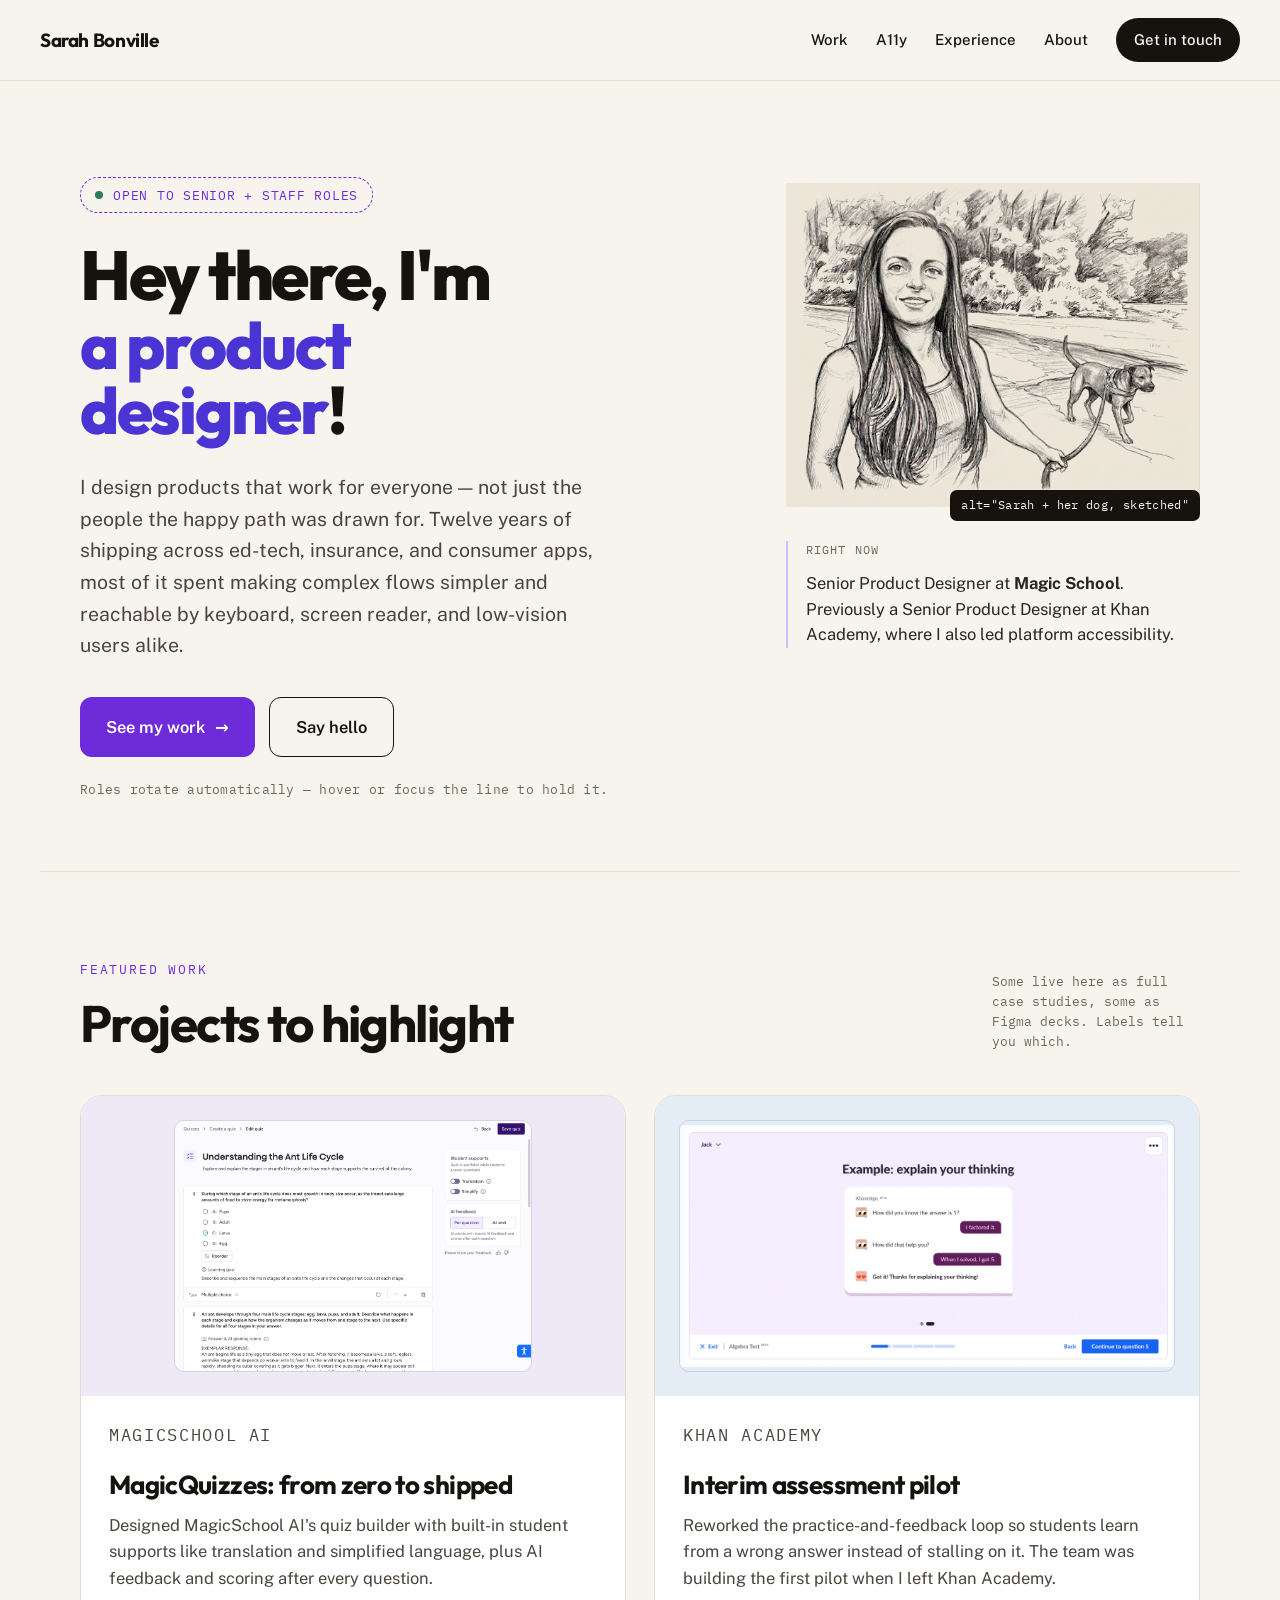
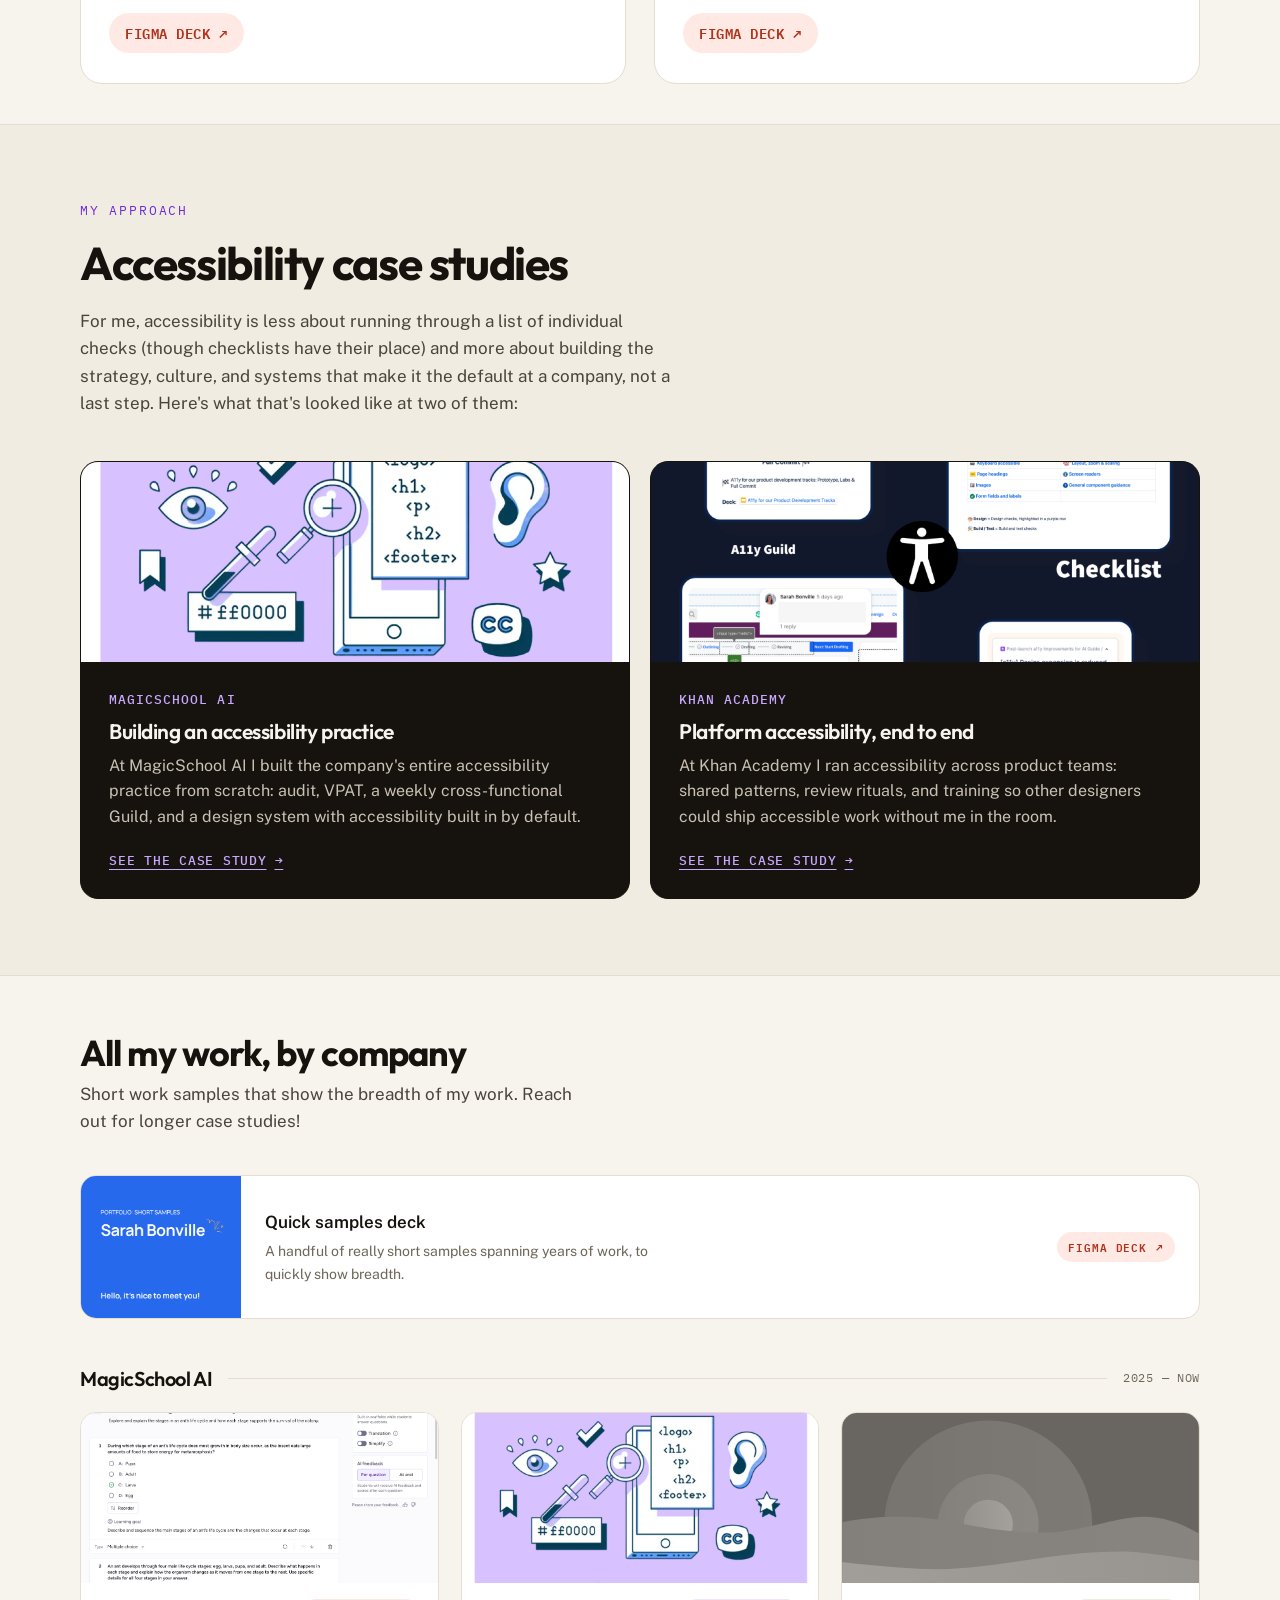
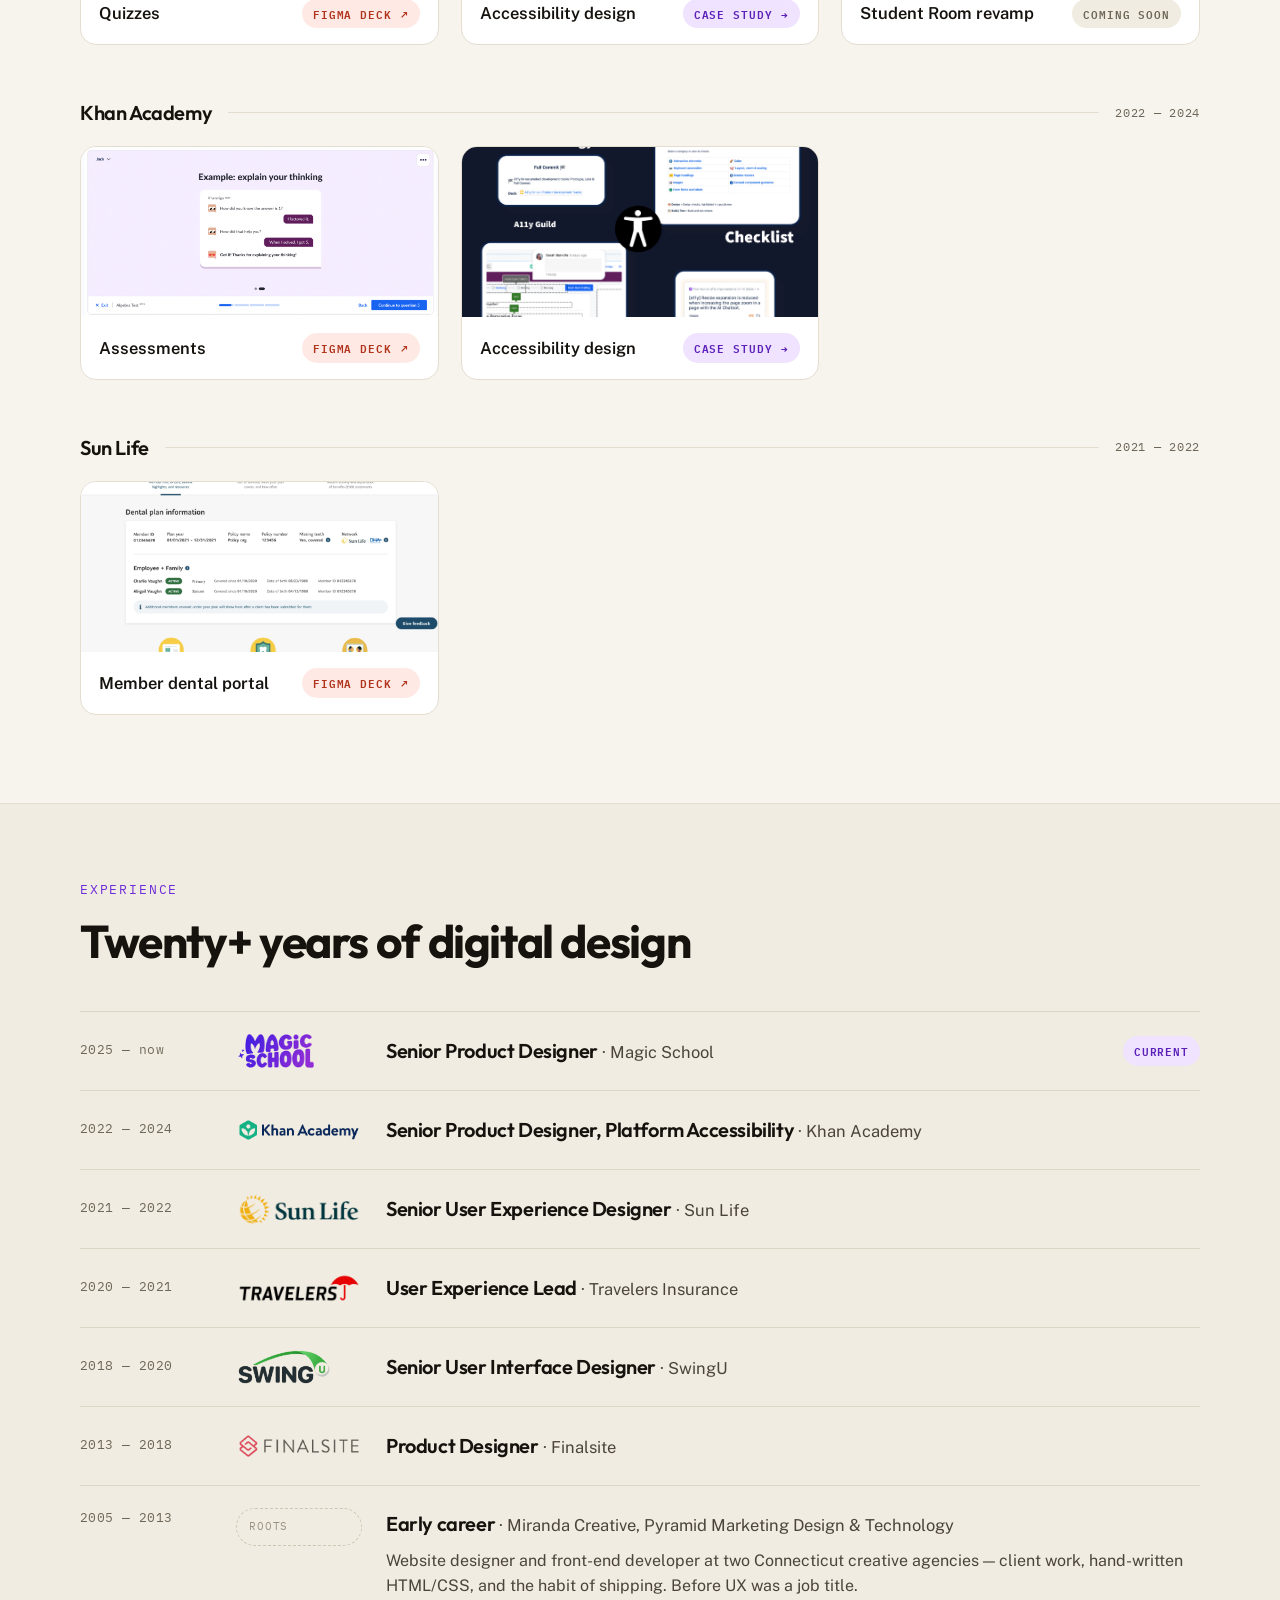
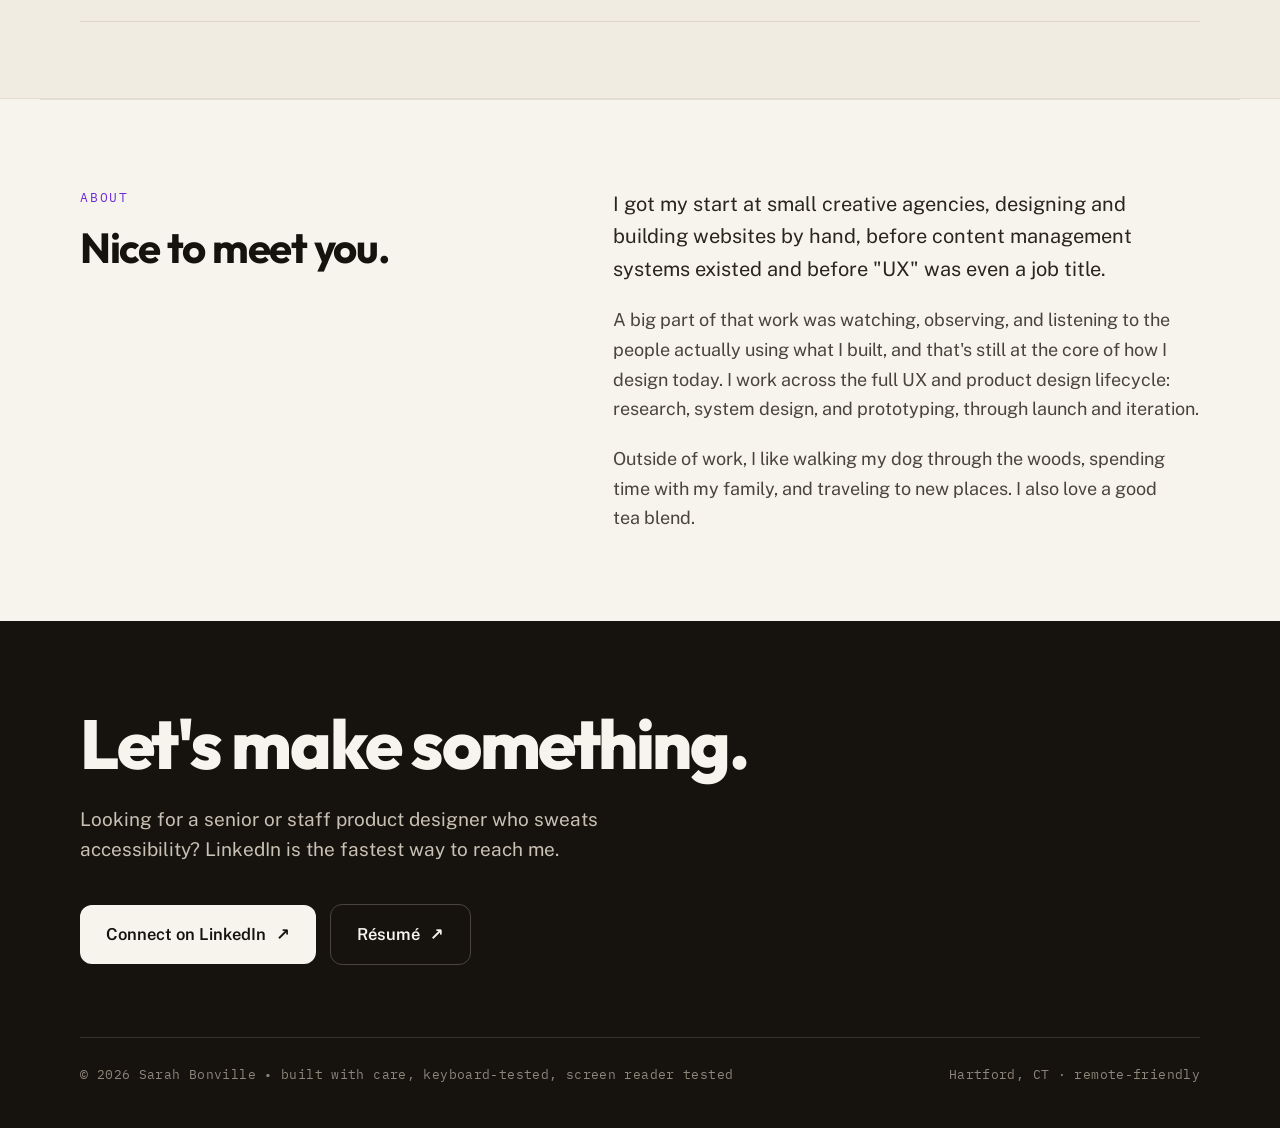
==== commit 017b8e84: "Refine MagicSchool case study accuracy and homepage card styling - Reorder Khan Academy / MagicSchoo" ====
--- a/index.html
+++ b/index.html
@@ -83,7 +83,7 @@
         </a>
 
         <a href="https://www.figma.com/deck/cHHaiDOw9lu7zLMWvVid6f/SB-•-KA-•-AX--Short-" target="_blank" rel="noopener noreferrer" class="featured-card">
-          <div class="featured-card__media featured-card__media--lavender">
+          <div class="featured-card__media featured-card__media--blue">
             <img src="images/feat-assessments.png" alt="Khan Academy assessment screen where Khanmigo asks a student to explain their thinking">
           </div>
           <div class="featured-card__body">
@@ -103,6 +103,18 @@
         <p class="section-band__intro">For me, accessibility is less about running through a list of individual checks (though checklists have their place) and more about building the strategy, culture, and systems that make it the default at a company, not a last step. Here's what that's looked like at two of them:</p>
 
         <div class="approach-grid">
+          <a href="work/accessibility-magicschool.html" class="approach-card approach-card--dark">
+            <div class="approach-card--dark__media">
+              <img src="images/a11y-cover.png" alt="">
+            </div>
+            <div class="approach-card--dark__body">
+              <span class="approach-card--dark__company">MagicSchool AI</span>
+              <h3>Building an accessibility practice</h3>
+              <p>At MagicSchool AI I built the company's entire accessibility practice from scratch: audit, VPAT, a weekly cross-functional Guild, and a design system with accessibility built in by default.</p>
+              <span class="approach-card--dark__link">See the case study <span aria-hidden="true">→</span></span>
+            </div>
+          </a>
+
           <a href="work/accessibility-khan-academy.html" class="approach-card approach-card--dark">
             <div class="approach-card--dark__media">
               <img src="images/feat-a11y.png" alt="">
@@ -114,18 +126,6 @@
               <span class="approach-card--dark__link">See the case study <span aria-hidden="true">→</span></span>
             </div>
           </a>
-
-          <a href="work/accessibility-magicschool.html" class="approach-card approach-card--dark">
-            <div class="approach-card--dark__media">
-              <img src="images/a11y-cover.png" alt="">
-            </div>
-            <div class="approach-card--dark__body">
-              <span class="approach-card--dark__company">MagicSchool AI</span>
-              <h3>Building an accessibility practice</h3>
-              <p>At MagicSchool AI I built the company's entire accessibility practice from scratch: audit, VPAT, a weekly cross-functional Guild, and a design system with accessibility built in by default.</p>
-              <span class="approach-card--dark__link">See the case study <span aria-hidden="true">→</span></span>
-            </div>
-          </a>
         </div>
       </div>
     </section>
@@ -162,6 +162,15 @@
             <span class="pill pill--coral pill--small">Figma deck <span aria-hidden="true">↗</span></span>
           </div>
         </a>
+        <a href="work/accessibility-magicschool.html" class="company-card">
+          <div class="company-card__media">
+            <img src="images/a11y-cover.png" alt="">
+          </div>
+          <div class="company-card__footer">
+            <span class="company-card__title">Accessibility design</span>
+            <span class="pill pill--purple pill--small">Case study <span aria-hidden="true">→</span></span>
+          </div>
+        </a>
         <div class="company-card is-soon">
           <div class="company-card__media">
             <img src="images/placeholder 2.svg" alt="" role="presentation">
@@ -171,15 +180,6 @@
             <span class="pill pill--soon">Coming soon</span>
           </div>
         </div>
-        <a href="work/accessibility-magicschool.html" class="company-card">
-          <div class="company-card__media">
-            <img src="images/a11y-cover.png" alt="">
-          </div>
-          <div class="company-card__footer">
-            <span class="company-card__title">Accessibility design</span>
-            <span class="pill pill--purple pill--small">Case study <span aria-hidden="true">→</span></span>
-          </div>
-        </a>
       </div>
 
       <div class="company-group__heading">
--- a/css/styles.css
+++ b/css/styles.css
@@ -129,7 +129,7 @@
 .eyebrow {
   display: block;
   font-family: var(--font-mono);
-  font-size: 12px;
+  font-size: 13px;
   font-weight: 400;
   letter-spacing: 0.14em;
   text-transform: uppercase;
@@ -539,7 +539,7 @@
   transition: border-color 0.15s ease;
 }
 
-.approach-card:hover {
+a.approach-card:hover {
   border-color: var(--color-accent);
 }
 
@@ -603,7 +603,7 @@
 .approach-card--dark__company {
   display: block;
   font-family: var(--font-mono);
-  font-size: 12px;
+  font-size: 13px;
   font-weight: 500;
   letter-spacing: 0.08em;
   text-transform: uppercase;
@@ -711,6 +711,11 @@
   padding: 24px;
 }
 
+.featured-card__media--blue {
+  background: #e4edf5;
+  padding: 24px;
+}
+
 .featured-card__media img {
   display: block;
   width: 100%;
@@ -726,13 +731,21 @@
   border: 1px solid #d8d0e6;
 }
 
+.featured-card__media--blue img {
+  width: auto;
+  max-width: 100%;
+  max-height: 100%;
+  border-radius: 10px;
+  border: 1px solid #c3d4e3;
+}
+
 .featured-card__body {
   padding: 26px 28px 30px;
 }
 
 .featured-card__eyebrow {
   font-family: var(--font-mono);
-  font-size: 11.5px;
+  font-size: 12.5px;
   letter-spacing: 0.1em;
   text-transform: uppercase;
   color: var(--color-muted);
